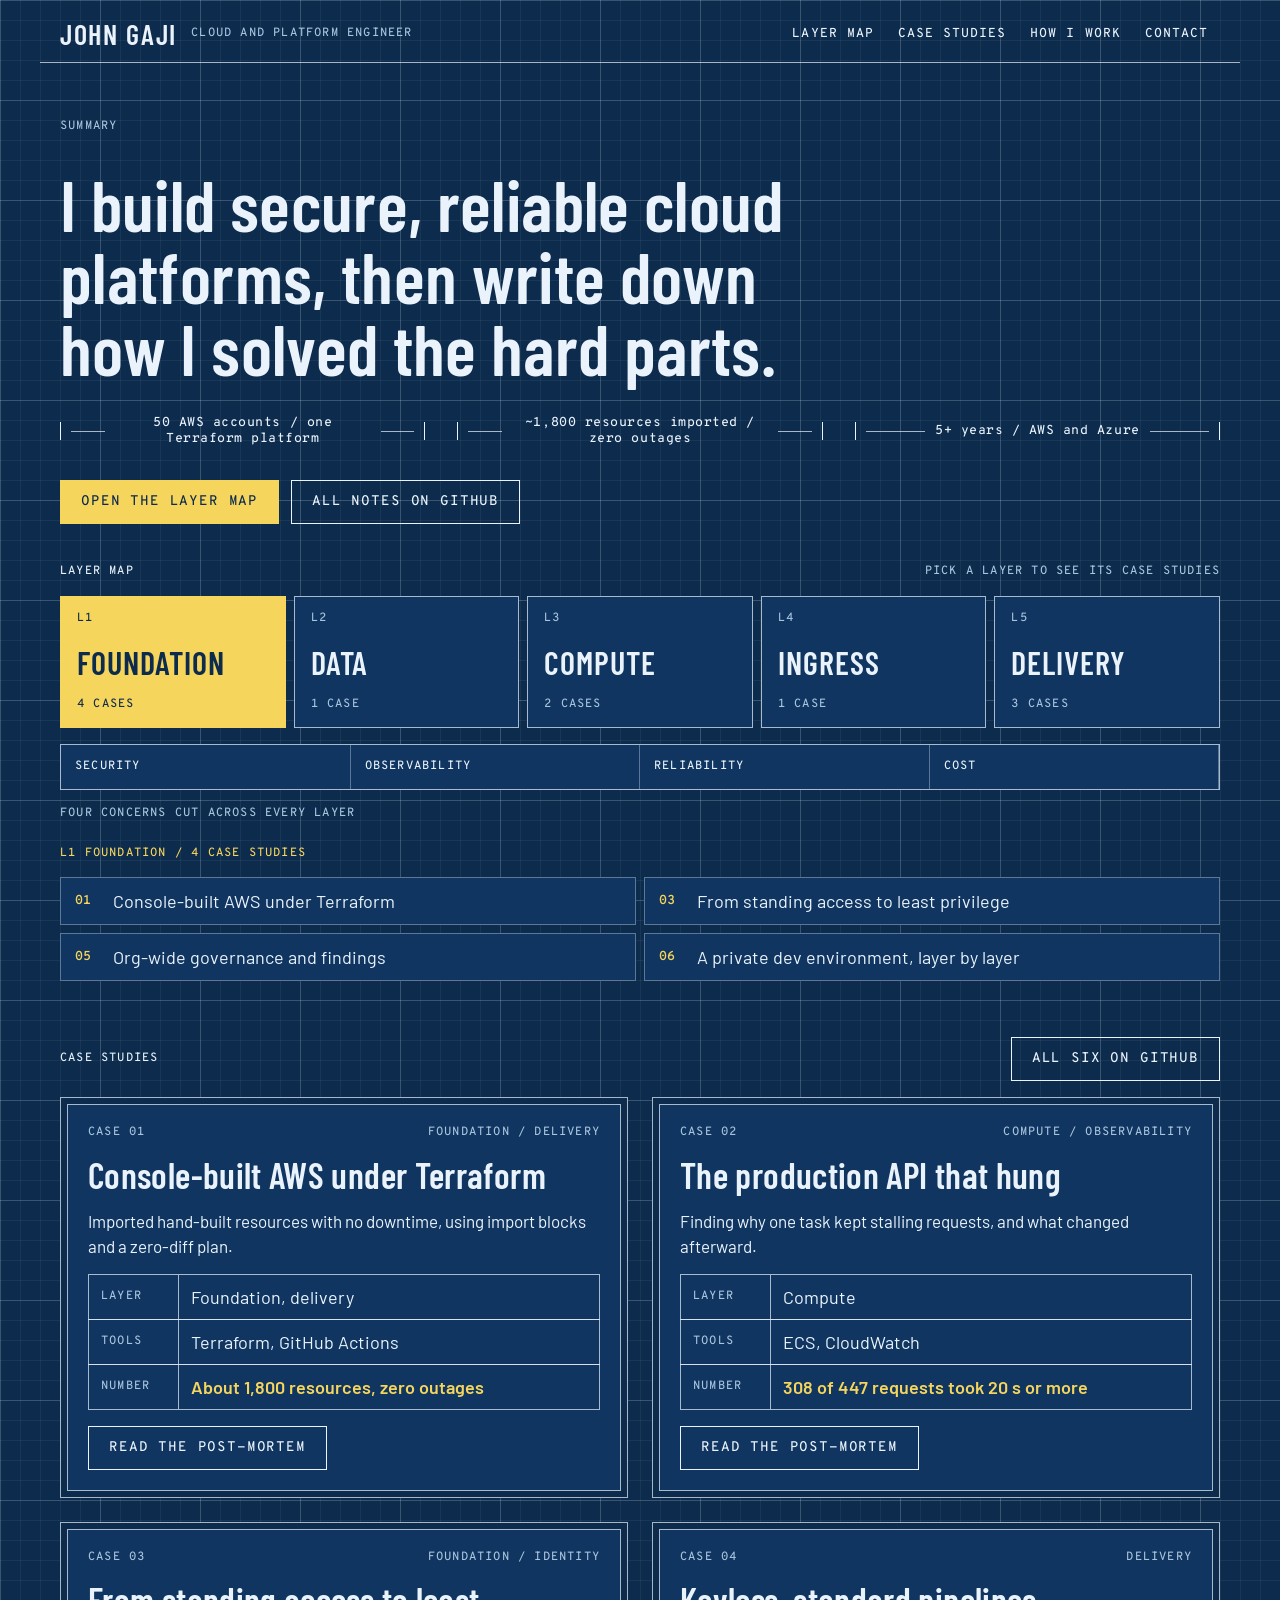
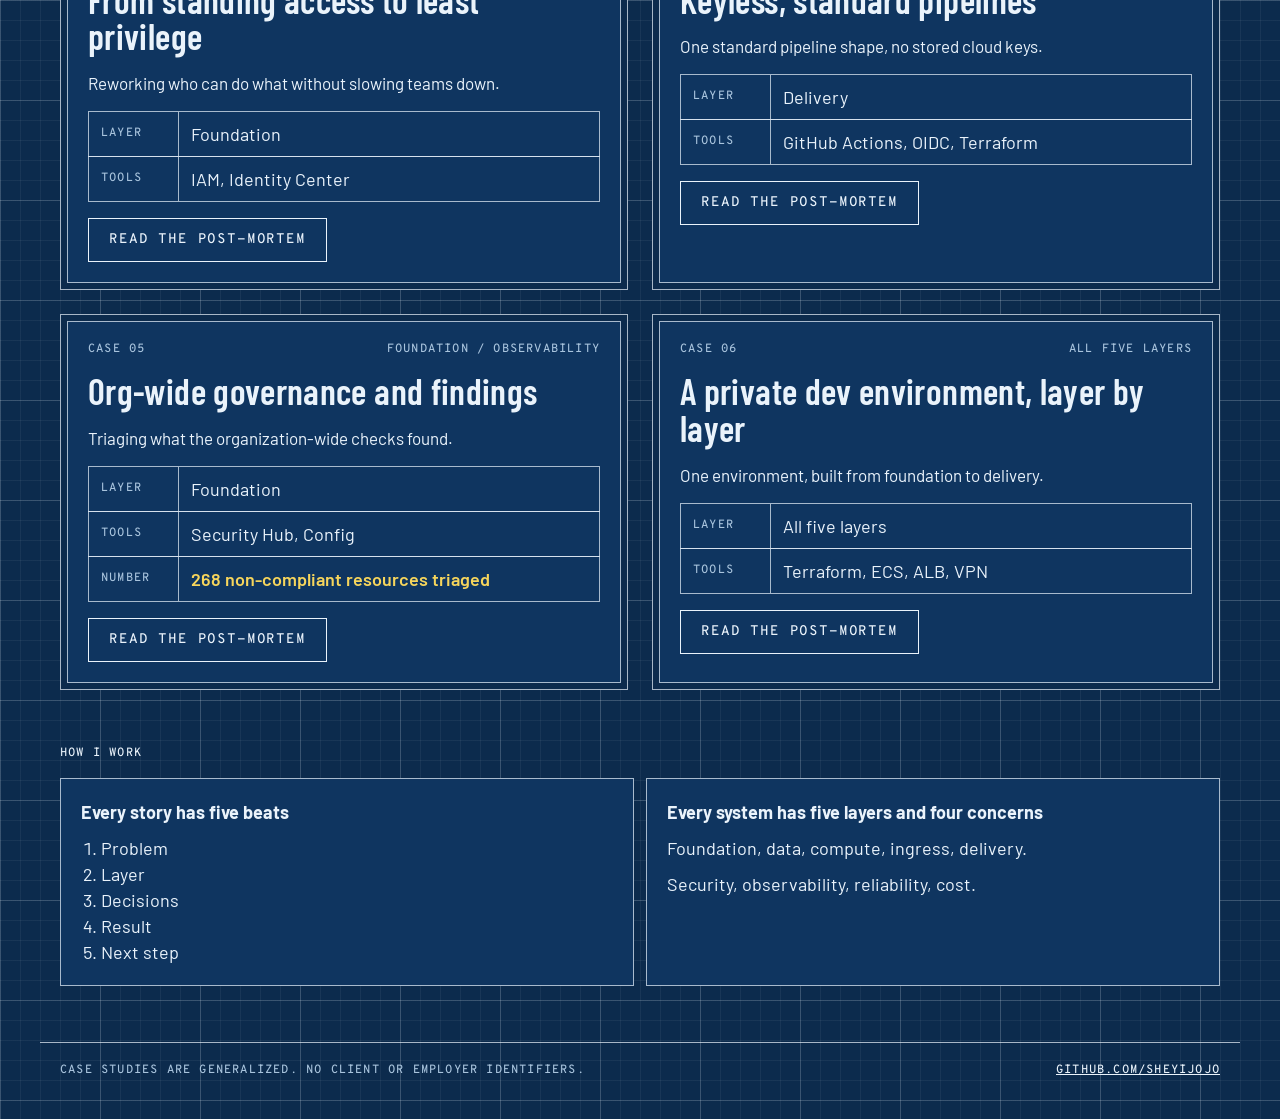
==== index.html @ 7e1fd94c "Add portfolio site Co-Authored-By: Claude Sonnet 5.5 <noreply@anthropic.com>" ====
<!doctype html>
<html lang="en">
<head>
<meta charset="utf-8">
<meta name="viewport" content="width=device-width,initial-scale=1">
<title>John Gaji</title>
<meta name="description" content="Cloud and platform engineer. Case studies and notes on secure, reliable platforms.">
<link rel="preconnect" href="https://fonts.googleapis.com">
<link href="https://fonts.googleapis.com/css2?family=Barlow+Condensed:wght@500;600;700&family=Barlow:wght@400;500;600&family=Overpass+Mono:wght@400;500;600&display=swap" rel="stylesheet">
<style>
:root{--bg:#0C2B4D;--panel:#0F3560;--ink:#EAF3FB;--mist:#A9C4DD;--chalk:#F6D55C;--line:rgba(234,243,251,.7);--soft:rgba(234,243,251,.35)}
*{box-sizing:border-box}
html{scroll-behavior:smooth}
body{margin:0;color:var(--ink);font-family:"Barlow",system-ui,sans-serif;font-size:18px;line-height:1.45;background-color:var(--bg);
background-image:linear-gradient(rgba(234,243,251,.16) 1px,transparent 1px),linear-gradient(90deg,rgba(234,243,251,.16) 1px,transparent 1px),linear-gradient(rgba(234,243,251,.06) 1px,transparent 1px),linear-gradient(90deg,rgba(234,243,251,.06) 1px,transparent 1px);
background-size:100px 100px,100px 100px,20px 20px,20px 20px}
a{color:var(--ink)}
a:focus-visible,button:focus-visible{outline:3px solid var(--chalk);outline-offset:2px}
h1,h2,h3,p{margin:0}
.wrap{max-width:1200px;margin:0 auto;padding:0 max(20px,env(safe-area-inset-left))}
.lab{font:500 12px/1.3 "Overpass Mono",ui-monospace,Menlo,monospace;letter-spacing:.1em;text-transform:uppercase;color:var(--mist)}
.nl{display:inline-flex;align-items:center;min-height:44px;padding:0 12px;font:500 13px/1 "Overpass Mono",ui-monospace,monospace;letter-spacing:.08em;text-transform:uppercase;text-decoration:none}
.nl:hover{color:var(--chalk)}
.btn{display:inline-flex;align-items:center;min-height:44px;padding:0 20px;border:1px solid var(--ink);background:transparent;color:var(--ink);font:500 14px/1 "Overpass Mono",ui-monospace,monospace;letter-spacing:.06em;text-decoration:none;text-transform:uppercase}
.btn:hover{background:var(--ink);color:var(--bg)}
.btn.pri{background:var(--chalk);border-color:var(--chalk);color:var(--bg)}
.btn.pri:hover{background:var(--ink);border-color:var(--ink)}
header.wrap{display:flex;flex-wrap:wrap;align-items:center;justify-content:space-between;gap:0 24px;padding-top:12px;padding-bottom:6px;border-bottom:1px solid var(--line)}
.brand{display:inline-flex;flex-wrap:wrap;align-items:center;gap:0 14px;min-height:44px;text-decoration:none}
.brand b{font:600 28px/1 "Barlow Condensed",sans-serif;letter-spacing:.06em;text-transform:uppercase}
nav{display:flex;flex-wrap:wrap}
h1{max-width:960px;font:600 clamp(42px,8vw,72px)/1 "Barlow Condensed",sans-serif;letter-spacing:.005em;text-wrap:balance}
.hero{display:flex;flex-direction:column;gap:32px;padding:56px 0 40px}
.dims{display:grid;grid-template-columns:repeat(auto-fit,minmax(min(340px,100%),1fr));gap:20px 32px}
.dim{display:flex;align-items:center;gap:10px}
.dim .tk{flex:none;width:1px;height:18px;background:var(--ink)}
.dim .ln{flex:1;min-width:16px;height:1px;background:var(--line)}
.dim .dl{flex:none;max-width:70%;text-align:center;font:500 13px/1.3 "Overpass Mono",ui-monospace,monospace;letter-spacing:.04em}
.row2{display:flex;flex-wrap:wrap;gap:12px}
section.blk{display:flex;flex-direction:column;gap:16px;padding-bottom:56px}
.head{display:flex;flex-wrap:wrap;align-items:center;justify-content:space-between;gap:4px 16px}
.layers{display:grid;grid-template-columns:repeat(auto-fit,minmax(min(190px,100%),1fr));gap:8px}
.col{display:flex;flex-direction:column;justify-content:space-between;gap:16px;min-height:132px;padding:14px 16px;border:1px solid var(--line);background:var(--panel);color:var(--ink);text-align:left;font:inherit;cursor:pointer}
.col .nm{font:600 32px/1 "Barlow Condensed",sans-serif;letter-spacing:.03em;text-transform:uppercase}
.col:hover{border-color:var(--chalk)}
.col[aria-pressed="true"]{background:var(--chalk);border-color:var(--chalk);color:var(--bg)}
.col[aria-pressed="true"] .lab{color:var(--bg)}
.concerns{display:grid;grid-template-columns:repeat(auto-fit,minmax(min(190px,100%),1fr));border:1px solid var(--line);background:var(--panel)}
.concerns span{display:flex;align-items:center;min-height:44px;padding:0 14px;border-right:1px solid var(--soft)}
.cases{display:grid;grid-template-columns:repeat(auto-fit,minmax(min(420px,100%),1fr));gap:8px}
.case{display:flex;align-items:center;gap:14px;min-height:48px;padding:6px 14px;text-decoration:none;border:1px solid var(--soft);background:var(--panel);font-size:18px}
.case:hover{border-color:var(--chalk)}
.case .n{font:600 13px/1 "Overpass Mono",ui-monospace,monospace;color:var(--chalk);width:24px;flex:none}
.stories{display:grid;grid-template-columns:repeat(auto-fit,minmax(min(460px,100%),1fr));gap:24px}
.frame{padding:6px;border:1px solid var(--line);background:var(--bg)}
.frame .in{display:flex;flex-direction:column;gap:16px;padding:20px;height:100%;border:1px solid var(--line);background:var(--panel)}
.frame h3{font:600 36px/1.02 "Barlow Condensed",sans-serif;letter-spacing:.01em}
.frame h3 a{text-decoration:none}
.frame h3 a:hover{color:var(--chalk)}
.frame .sum{font-size:17px}
.spec{display:flex;flex-direction:column}
.spec div{display:grid;grid-template-columns:90px 1fr;border:1px solid var(--line);margin-top:-1px}
.spec span{padding:9px 12px}
.spec span:first-child{border-right:1px solid var(--line);display:flex;align-items:center}
.spec .hi{color:var(--chalk);font-weight:600}
.steps{display:grid;grid-template-columns:repeat(auto-fit,minmax(min(320px,100%),1fr));gap:12px}
.pan{padding:20px;background:var(--panel);border:1px solid var(--line);display:flex;flex-direction:column;gap:10px}
.pan ol{margin:0;padding-left:20px}
footer.wrap{padding-top:20px;padding-bottom:40px;border-top:1px solid var(--line);display:flex;flex-wrap:wrap;justify-content:space-between;gap:12px}
@media (prefers-reduced-motion:no-preference){.col,.case,.btn,.nl{transition:background-color .15s,color .15s,border-color .15s}}
@media (prefers-reduced-motion:reduce){html{scroll-behavior:auto}}
</style>
</head>
<body>
<header class="wrap">
  <a class="brand" href="#top"><b>John Gaji</b><span class="lab">Cloud and platform engineer</span></a>
  <nav aria-label="Primary">
    <a class="nl" href="#map">Layer map</a>
    <a class="nl" href="#stories">Case studies</a>
    <a class="nl" href="#how">How I work</a>
    <a class="nl" href="#contact">Contact</a>
  </nav>
</header>

<main class="wrap" id="top">
  <section class="hero">
    <p class="lab">Summary</p>
    <h1>I build secure, reliable cloud platforms, then write down how I solved the hard parts.</h1>
    <div class="dims">
      <div class="dim"><span class="tk"></span><span class="ln"></span><span class="dl">50 AWS accounts / one Terraform platform</span><span class="ln"></span><span class="tk"></span></div>
      <div class="dim"><span class="tk"></span><span class="ln"></span><span class="dl">~1,800 resources imported / zero outages</span><span class="ln"></span><span class="tk"></span></div>
      <div class="dim"><span class="tk"></span><span class="ln"></span><span class="dl">5+ years / AWS and Azure</span><span class="ln"></span><span class="tk"></span></div>
    </div>
    <div class="row2">
      <a class="btn pri" href="#map">Open the layer map</a>
      <a class="btn" href="https://github.com/sheyijojo/engineering-notes" target="_blank" rel="noopener">All notes on GitHub</a>
    </div>
  </section>

  <section id="map" class="blk">
    <div class="head"><p class="lab" style="color:var(--ink)">Layer map</p><p class="lab">Pick a layer to see its case studies</p></div>
    <div class="layers" id="layers"></div>
    <div class="concerns"><span class="lab" style="color:var(--ink)">Security</span><span class="lab" style="color:var(--ink)">Observability</span><span class="lab" style="color:var(--ink)">Reliability</span><span class="lab" style="color:var(--ink)">Cost</span></div>
    <p class="lab">Four concerns cut across every layer</p>
    <p class="lab" id="sel" style="color:var(--chalk);margin-top:8px" aria-live="polite"></p>
    <div class="cases" id="cases"></div>
  </section>

  <section id="stories" class="blk">
    <div class="head"><p class="lab" style="color:var(--ink)">Case studies</p><a class="btn" href="https://github.com/sheyijojo/engineering-notes" target="_blank" rel="noopener">All six on GitHub</a></div>
    <div class="stories" id="storyGrid"></div>
  </section>

  <section id="how" class="blk">
    <p class="lab" style="color:var(--ink)">How I work</p>
    <div class="steps">
      <div class="pan"><b>Every story has five beats</b>
        <ol><li>Problem</li><li>Layer</li><li>Decisions</li><li>Result</li><li>Next step</li></ol></div>
      <div class="pan"><b>Every system has five layers and four concerns</b>
        <p>Foundation, data, compute, ingress, delivery.</p>
        <p>Security, observability, reliability, cost.</p></div>
    </div>
  </section>
</main>

<footer class="wrap" id="contact">
  <p class="lab">Case studies are generalized. No client or employer identifiers.</p>
  <p class="lab"><a href="https://github.com/sheyijojo" target="_blank" rel="noopener">github.com/sheyijojo</a></p>
</footer>

<script>
var BASE='https://github.com/sheyijojo/engineering-notes/tree/main/';
var cases=[
{n:'01',slug:'terraform-import-live-aws-estate',tag:'Foundation / Delivery',title:'Console-built AWS under Terraform',sum:'Imported hand-built resources with no downtime, using import blocks and a zero-diff plan.',layer:'Foundation, delivery',tools:'Terraform, GitHub Actions',num:'About 1,800 resources, zero outages'},
{n:'02',slug:'production-api-that-hung',tag:'Compute / Observability',title:'The production API that hung',sum:'Finding why one task kept stalling requests, and what changed afterward.',layer:'Compute',tools:'ECS, CloudWatch',num:'308 of 447 requests took 20 s or more'},
{n:'03',slug:'least-privilege-without-slowing-teams',tag:'Foundation / Identity',title:'From standing access to least privilege',sum:'Reworking who can do what without slowing teams down.',layer:'Foundation',tools:'IAM, Identity Center',num:''},
{n:'04',slug:'keyless-pipelines-github-actions-oidc',tag:'Delivery',title:'Keyless, standard pipelines',sum:'One standard pipeline shape, no stored cloud keys.',layer:'Delivery',tools:'GitHub Actions, OIDC, Terraform',num:''},
{n:'05',slug:'governing-268-noncompliant-resources',tag:'Foundation / Observability',title:'Org-wide governance and findings',sum:'Triaging what the organization-wide checks found.',layer:'Foundation',tools:'Security Hub, Config',num:'268 non-compliant resources triaged'},
{n:'06',slug:'private-developer-environment',tag:'All five layers',title:'A private dev environment, layer by layer',sum:'One environment, built from foundation to delivery.',layer:'All five layers',tools:'Terraform, ECS, ALB, VPN',num:''}
];
var layers=[
{k:'Foundation',ix:'L1',c:['01','03','05','06']},
{k:'Data',ix:'L2',c:['06']},
{k:'Compute',ix:'L3',c:['02','06']},
{k:'Ingress',ix:'L4',c:['06']},
{k:'Delivery',ix:'L5',c:['01','04','06']}
];
function el(t,c,h){var e=document.createElement(t);if(c)e.className=c;if(h!==undefined)e.textContent=h;return e}
var lw=document.getElementById('layers'),cw=document.getElementById('cases'),sel=document.getElementById('sel');
function pick(i){
  var L=layers[i];
  Array.prototype.forEach.call(lw.children,function(b,j){b.setAttribute('aria-pressed',j===i?'true':'false')});
  sel.textContent=L.ix+' '+L.k+' / '+L.c.length+(L.c.length===1?' case study':' case studies');
  cw.textContent='';
  L.c.forEach(function(n){
    var c=cases.filter(function(x){return x.n===n})[0];
    var a=el('a','case');a.href=BASE+c.slug;a.target='_blank';a.rel='noopener';
    a.appendChild(el('span','n',c.n));a.appendChild(el('span','',c.title));cw.appendChild(a);
  });
}
layers.forEach(function(L,i){
  var b=el('button','col');b.type='button';b.setAttribute('aria-pressed','false');
  b.appendChild(el('span','lab',L.ix));b.appendChild(el('span','nm',L.k));
  b.appendChild(el('span','lab',L.c.length+(L.c.length===1?' case':' cases')));
  b.onclick=function(){pick(i)};lw.appendChild(b);
});
pick(0);
var sg=document.getElementById('storyGrid');
cases.forEach(function(c){
  var f=el('article','frame'),i=el('div','in');
  var top=el('div','head');top.appendChild(el('span','lab','Case '+c.n));top.appendChild(el('span','lab',c.tag));
  i.appendChild(top);
  var h=el('h3');var a=el('a','',c.title);a.href=BASE+c.slug;a.target='_blank';a.rel='noopener';h.appendChild(a);i.appendChild(h);
  i.appendChild(el('p','sum',c.sum));
  var sp=el('div','spec');
  [['Layer',c.layer],['Tools',c.tools]].concat(c.num?[['Number',c.num,1]]:[]).forEach(function(r){
    var d=el('div');d.appendChild(el('span','lab',r[0]));d.appendChild(el('span',r[2]?'hi':'',r[1]));sp.appendChild(d);
  });
  i.appendChild(sp);
  var b=el('a','btn','Read the post-mortem');b.href=BASE+c.slug;b.target='_blank';b.rel='noopener';b.style.alignSelf='flex-start';i.appendChild(b);
  f.appendChild(i);sg.appendChild(f);
});
</script>
</body>
</html>
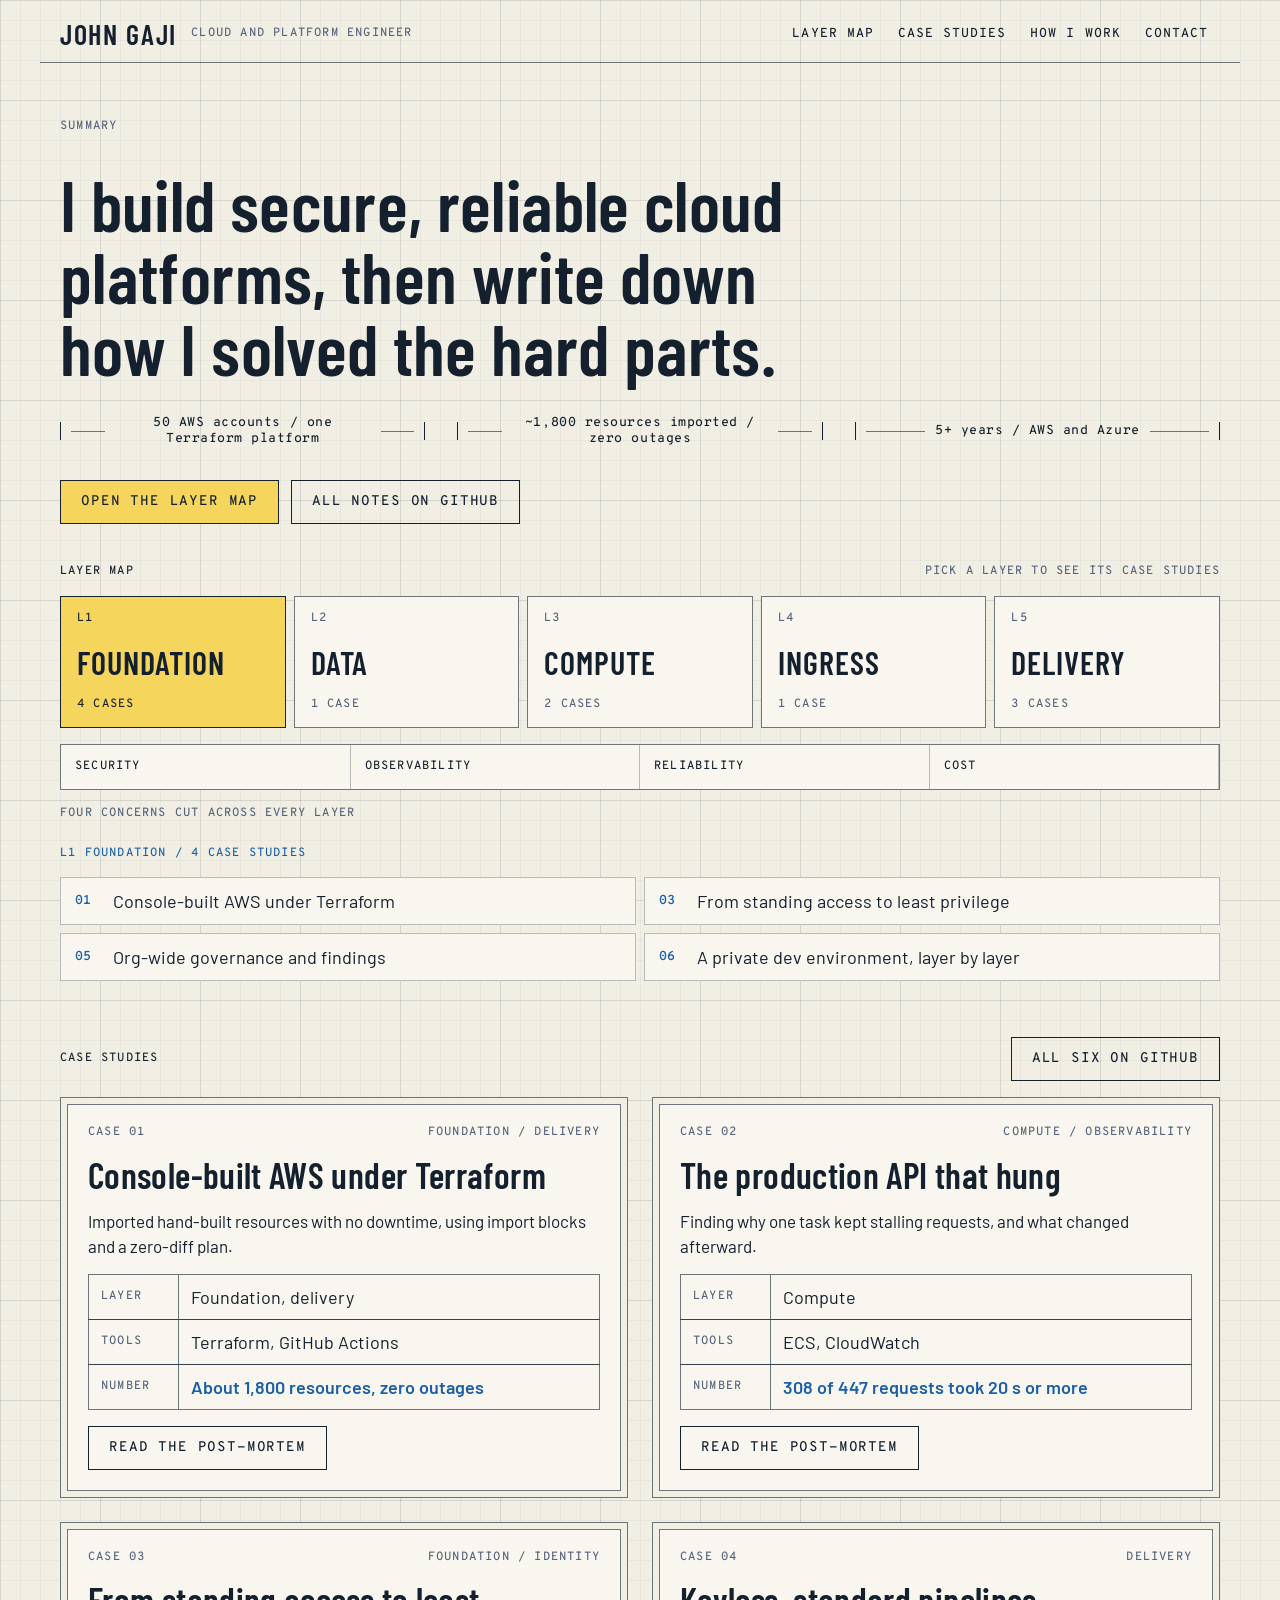
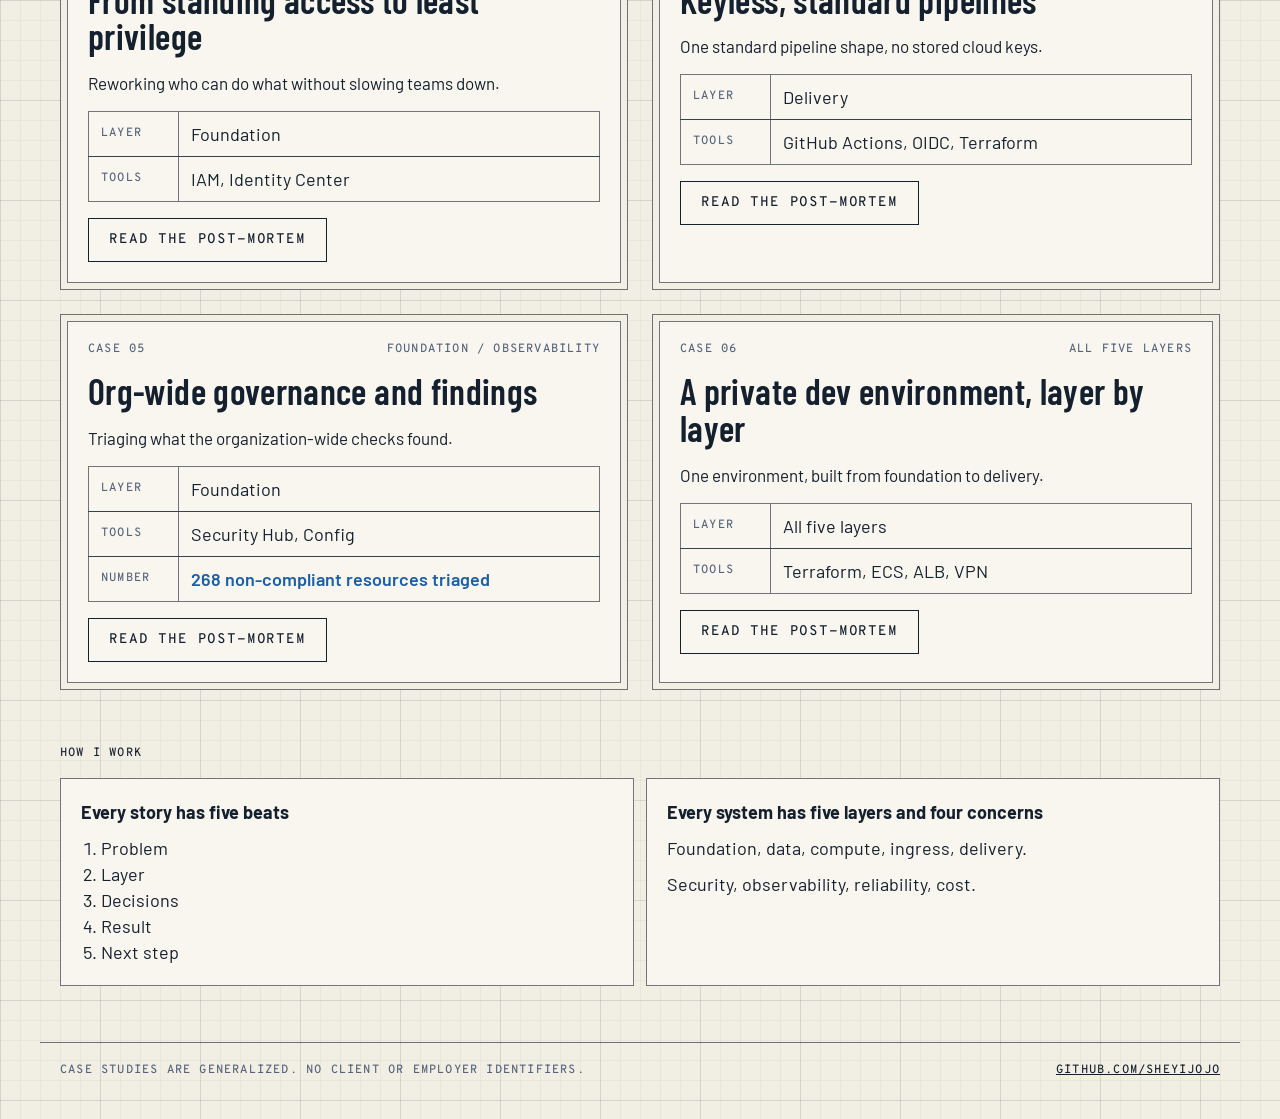
==== commit 4f67feff: "Change site color to Vellum (#F1EEE4) Co-Authored-By: Claude Sonnet 5.5 <noreply@anthropic.com>" ====
--- a/index.html
+++ b/index.html
@@ -8,23 +8,23 @@
 <link rel="preconnect" href="https://fonts.googleapis.com">
 <link href="https://fonts.googleapis.com/css2?family=Barlow+Condensed:wght@500;600;700&family=Barlow:wght@400;500;600&family=Overpass+Mono:wght@400;500;600&display=swap" rel="stylesheet">
 <style>
-:root{--bg:#0C2B4D;--panel:#0F3560;--ink:#EAF3FB;--mist:#A9C4DD;--chalk:#F6D55C;--line:rgba(234,243,251,.7);--soft:rgba(234,243,251,.35)}
+:root{--bg:#F1EEE4;--panel:#F8F6EF;--ink:#14202E;--mist:#55627A;--chalk:#F6D55C;--acc:#1B5FA8;--line:rgba(20,32,46,.6);--soft:rgba(20,32,46,.28)}
 *{box-sizing:border-box}
 html{scroll-behavior:smooth}
 body{margin:0;color:var(--ink);font-family:"Barlow",system-ui,sans-serif;font-size:18px;line-height:1.45;background-color:var(--bg);
-background-image:linear-gradient(rgba(234,243,251,.16) 1px,transparent 1px),linear-gradient(90deg,rgba(234,243,251,.16) 1px,transparent 1px),linear-gradient(rgba(234,243,251,.06) 1px,transparent 1px),linear-gradient(90deg,rgba(234,243,251,.06) 1px,transparent 1px);
+background-image:linear-gradient(rgba(20,32,46,.09) 1px,transparent 1px),linear-gradient(90deg,rgba(20,32,46,.09) 1px,transparent 1px),linear-gradient(rgba(20,32,46,.04) 1px,transparent 1px),linear-gradient(90deg,rgba(20,32,46,.04) 1px,transparent 1px);
 background-size:100px 100px,100px 100px,20px 20px,20px 20px}
 a{color:var(--ink)}
-a:focus-visible,button:focus-visible{outline:3px solid var(--chalk);outline-offset:2px}
+a:focus-visible,button:focus-visible{outline:3px solid var(--acc);outline-offset:2px}
 h1,h2,h3,p{margin:0}
 .wrap{max-width:1200px;margin:0 auto;padding:0 max(20px,env(safe-area-inset-left))}
 .lab{font:500 12px/1.3 "Overpass Mono",ui-monospace,Menlo,monospace;letter-spacing:.1em;text-transform:uppercase;color:var(--mist)}
 .nl{display:inline-flex;align-items:center;min-height:44px;padding:0 12px;font:500 13px/1 "Overpass Mono",ui-monospace,monospace;letter-spacing:.08em;text-transform:uppercase;text-decoration:none}
-.nl:hover{color:var(--chalk)}
+.nl:hover{color:var(--acc)}
 .btn{display:inline-flex;align-items:center;min-height:44px;padding:0 20px;border:1px solid var(--ink);background:transparent;color:var(--ink);font:500 14px/1 "Overpass Mono",ui-monospace,monospace;letter-spacing:.06em;text-decoration:none;text-transform:uppercase}
 .btn:hover{background:var(--ink);color:var(--bg)}
-.btn.pri{background:var(--chalk);border-color:var(--chalk);color:var(--bg)}
-.btn.pri:hover{background:var(--ink);border-color:var(--ink)}
+.btn.pri{background:var(--chalk);border-color:var(--ink);color:var(--ink)}
+.btn.pri:hover{background:var(--ink);border-color:var(--ink);color:var(--bg)}
 header.wrap{display:flex;flex-wrap:wrap;align-items:center;justify-content:space-between;gap:0 24px;padding-top:12px;padding-bottom:6px;border-bottom:1px solid var(--line)}
 .brand{display:inline-flex;flex-wrap:wrap;align-items:center;gap:0 14px;min-height:44px;text-decoration:none}
 .brand b{font:600 28px/1 "Barlow Condensed",sans-serif;letter-spacing:.06em;text-transform:uppercase}
@@ -42,27 +42,27 @@
 .layers{display:grid;grid-template-columns:repeat(auto-fit,minmax(min(190px,100%),1fr));gap:8px}
 .col{display:flex;flex-direction:column;justify-content:space-between;gap:16px;min-height:132px;padding:14px 16px;border:1px solid var(--line);background:var(--panel);color:var(--ink);text-align:left;font:inherit;cursor:pointer}
 .col .nm{font:600 32px/1 "Barlow Condensed",sans-serif;letter-spacing:.03em;text-transform:uppercase}
-.col:hover{border-color:var(--chalk)}
-.col[aria-pressed="true"]{background:var(--chalk);border-color:var(--chalk);color:var(--bg)}
-.col[aria-pressed="true"] .lab{color:var(--bg)}
+.col:hover{border-color:var(--acc)}
+.col[aria-pressed="true"]{background:var(--chalk);border-color:var(--ink);color:var(--ink)}
+.col[aria-pressed="true"] .lab{color:var(--ink)}
 .concerns{display:grid;grid-template-columns:repeat(auto-fit,minmax(min(190px,100%),1fr));border:1px solid var(--line);background:var(--panel)}
 .concerns span{display:flex;align-items:center;min-height:44px;padding:0 14px;border-right:1px solid var(--soft)}
 .cases{display:grid;grid-template-columns:repeat(auto-fit,minmax(min(420px,100%),1fr));gap:8px}
 .case{display:flex;align-items:center;gap:14px;min-height:48px;padding:6px 14px;text-decoration:none;border:1px solid var(--soft);background:var(--panel);font-size:18px}
-.case:hover{border-color:var(--chalk)}
-.case .n{font:600 13px/1 "Overpass Mono",ui-monospace,monospace;color:var(--chalk);width:24px;flex:none}
+.case:hover{border-color:var(--acc)}
+.case .n{font:600 13px/1 "Overpass Mono",ui-monospace,monospace;color:var(--acc);width:24px;flex:none}
 .stories{display:grid;grid-template-columns:repeat(auto-fit,minmax(min(460px,100%),1fr));gap:24px}
 .frame{padding:6px;border:1px solid var(--line);background:var(--bg)}
 .frame .in{display:flex;flex-direction:column;gap:16px;padding:20px;height:100%;border:1px solid var(--line);background:var(--panel)}
 .frame h3{font:600 36px/1.02 "Barlow Condensed",sans-serif;letter-spacing:.01em}
 .frame h3 a{text-decoration:none}
-.frame h3 a:hover{color:var(--chalk)}
+.frame h3 a:hover{color:var(--acc)}
 .frame .sum{font-size:17px}
 .spec{display:flex;flex-direction:column}
 .spec div{display:grid;grid-template-columns:90px 1fr;border:1px solid var(--line);margin-top:-1px}
 .spec span{padding:9px 12px}
 .spec span:first-child{border-right:1px solid var(--line);display:flex;align-items:center}
-.spec .hi{color:var(--chalk);font-weight:600}
+.spec .hi{color:var(--acc);font-weight:600}
 .steps{display:grid;grid-template-columns:repeat(auto-fit,minmax(min(320px,100%),1fr));gap:12px}
 .pan{padding:20px;background:var(--panel);border:1px solid var(--line);display:flex;flex-direction:column;gap:10px}
 .pan ol{margin:0;padding-left:20px}
@@ -102,7 +102,7 @@
     <div class="layers" id="layers"></div>
     <div class="concerns"><span class="lab" style="color:var(--ink)">Security</span><span class="lab" style="color:var(--ink)">Observability</span><span class="lab" style="color:var(--ink)">Reliability</span><span class="lab" style="color:var(--ink)">Cost</span></div>
     <p class="lab">Four concerns cut across every layer</p>
-    <p class="lab" id="sel" style="color:var(--chalk);margin-top:8px" aria-live="polite"></p>
+    <p class="lab" id="sel" style="color:var(--acc);margin-top:8px" aria-live="polite"></p>
     <div class="cases" id="cases"></div>
   </section>
 
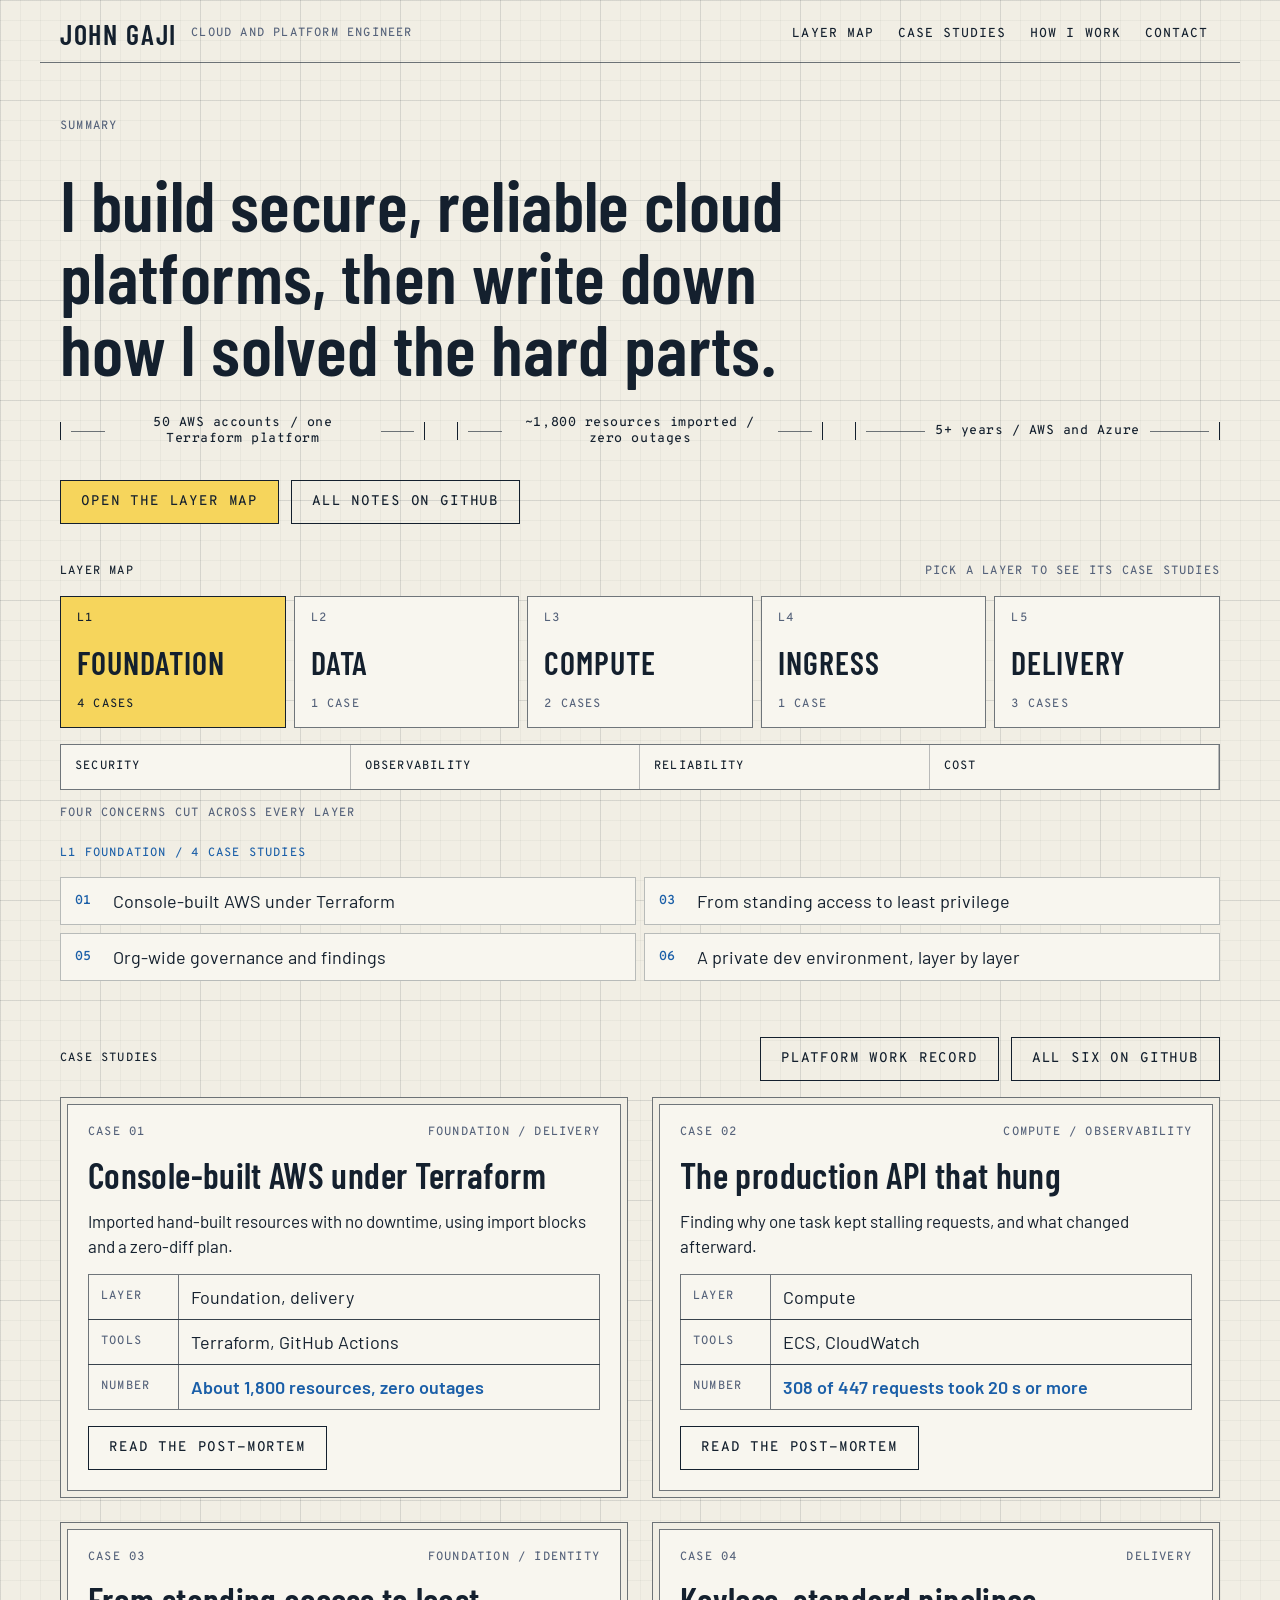
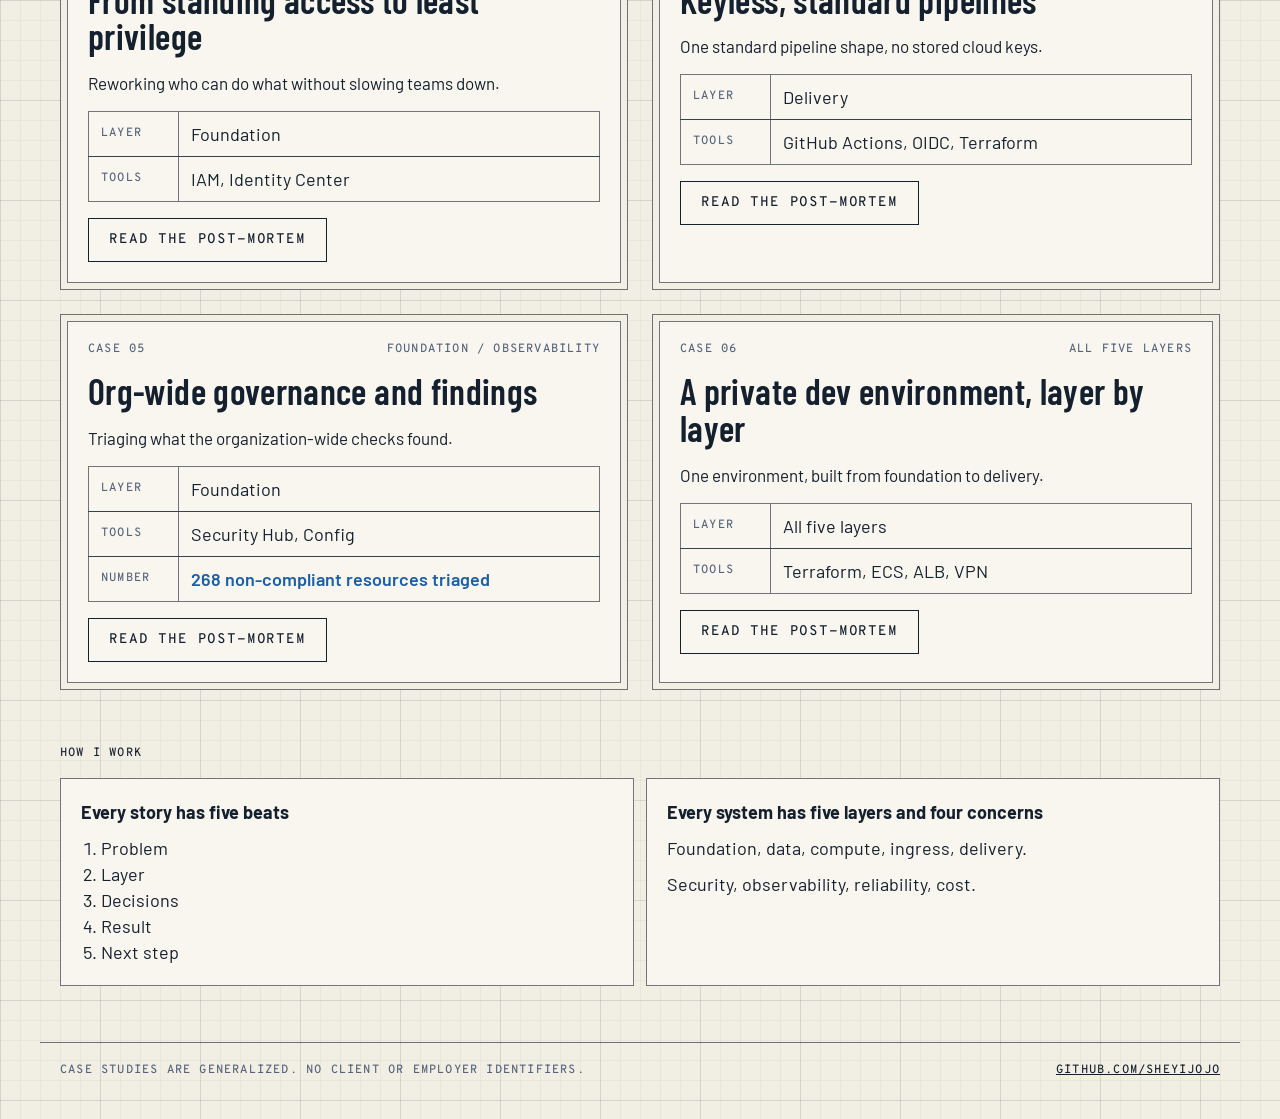
==== commit 99c6e6a5: "Add Platform Work Record page Co-Authored-By: Claude Sonnet 5.5 <noreply@anthropic.com>" ====
--- a/index.html
+++ b/index.html
@@ -107,7 +107,7 @@
   </section>
 
   <section id="stories" class="blk">
-    <div class="head"><p class="lab" style="color:var(--ink)">Case studies</p><a class="btn" href="https://github.com/sheyijojo/engineering-notes" target="_blank" rel="noopener">All six on GitHub</a></div>
+    <div class="head"><p class="lab" style="color:var(--ink)">Case studies</p><div class="row2"><a class="btn" href="platform-record.html">Platform work record</a><a class="btn" href="https://github.com/sheyijojo/engineering-notes" target="_blank" rel="noopener">All six on GitHub</a></div></div>
     <div class="stories" id="storyGrid"></div>
   </section>
 
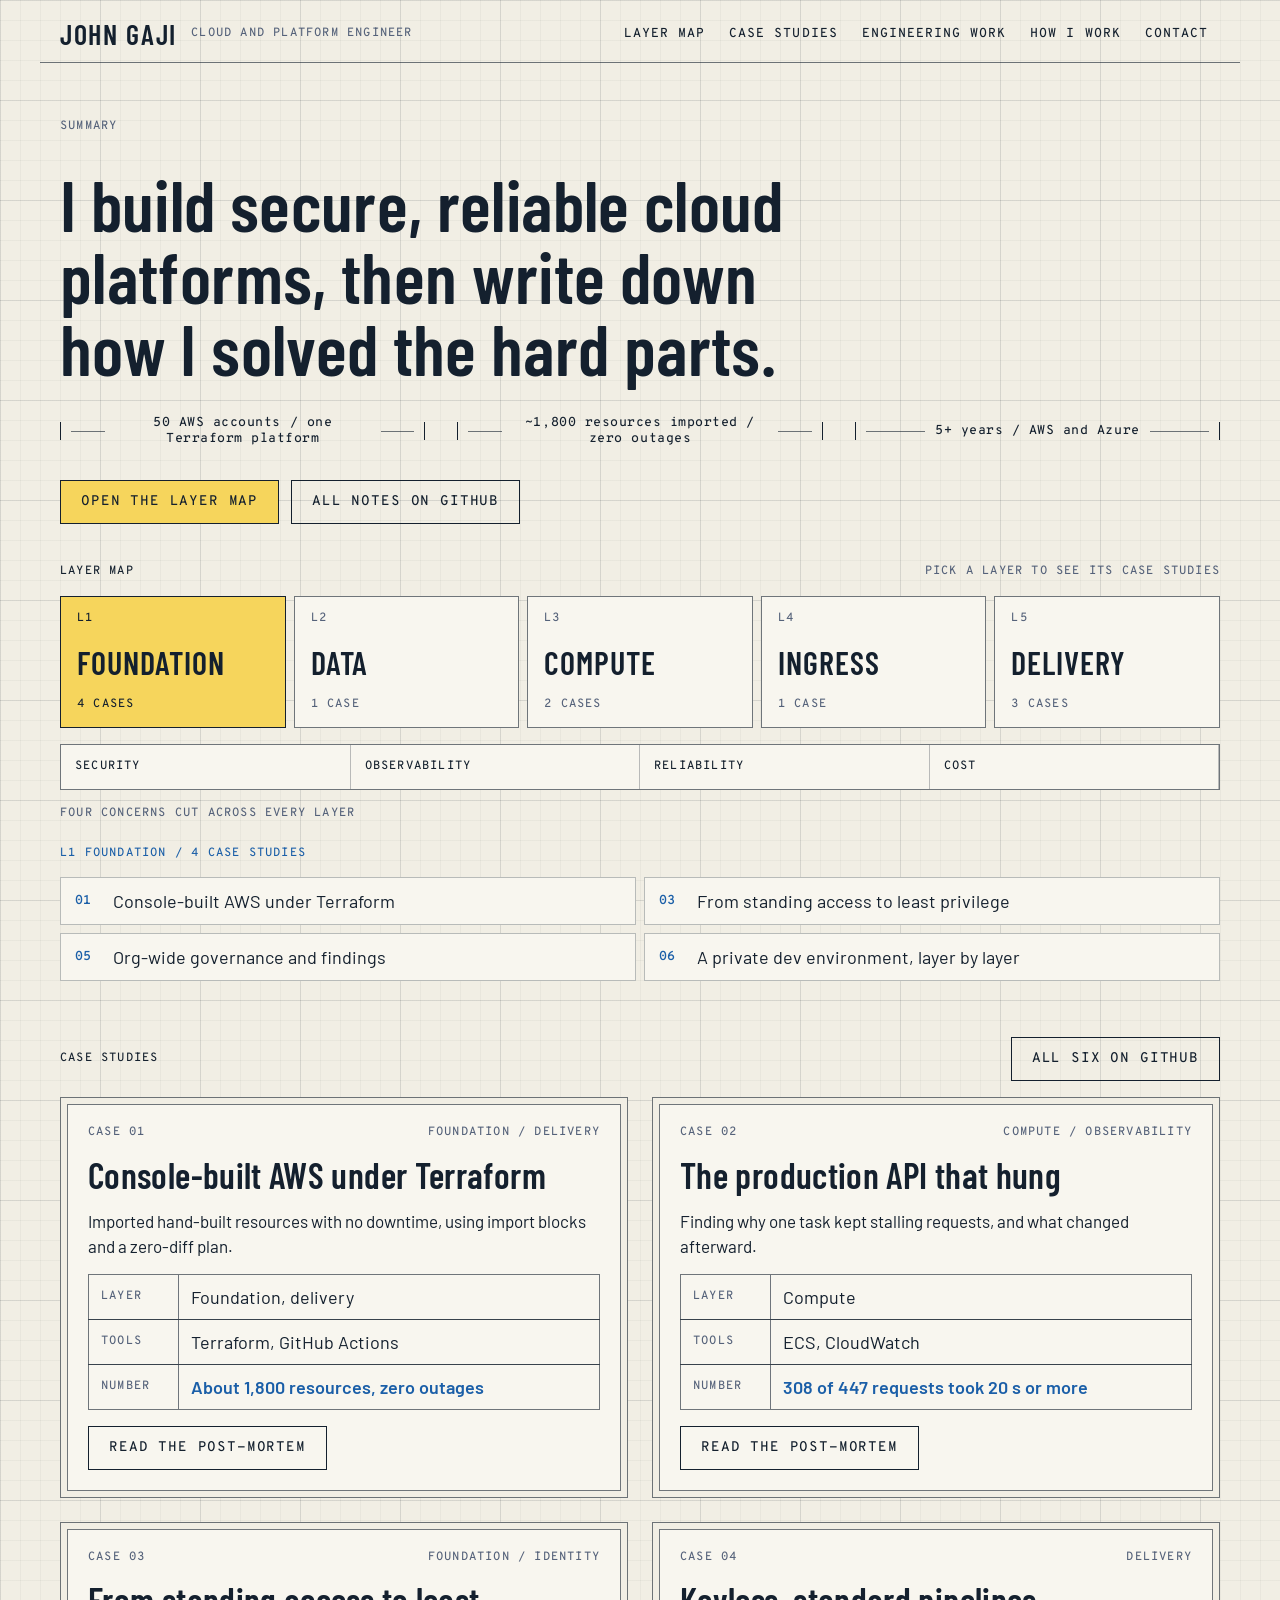
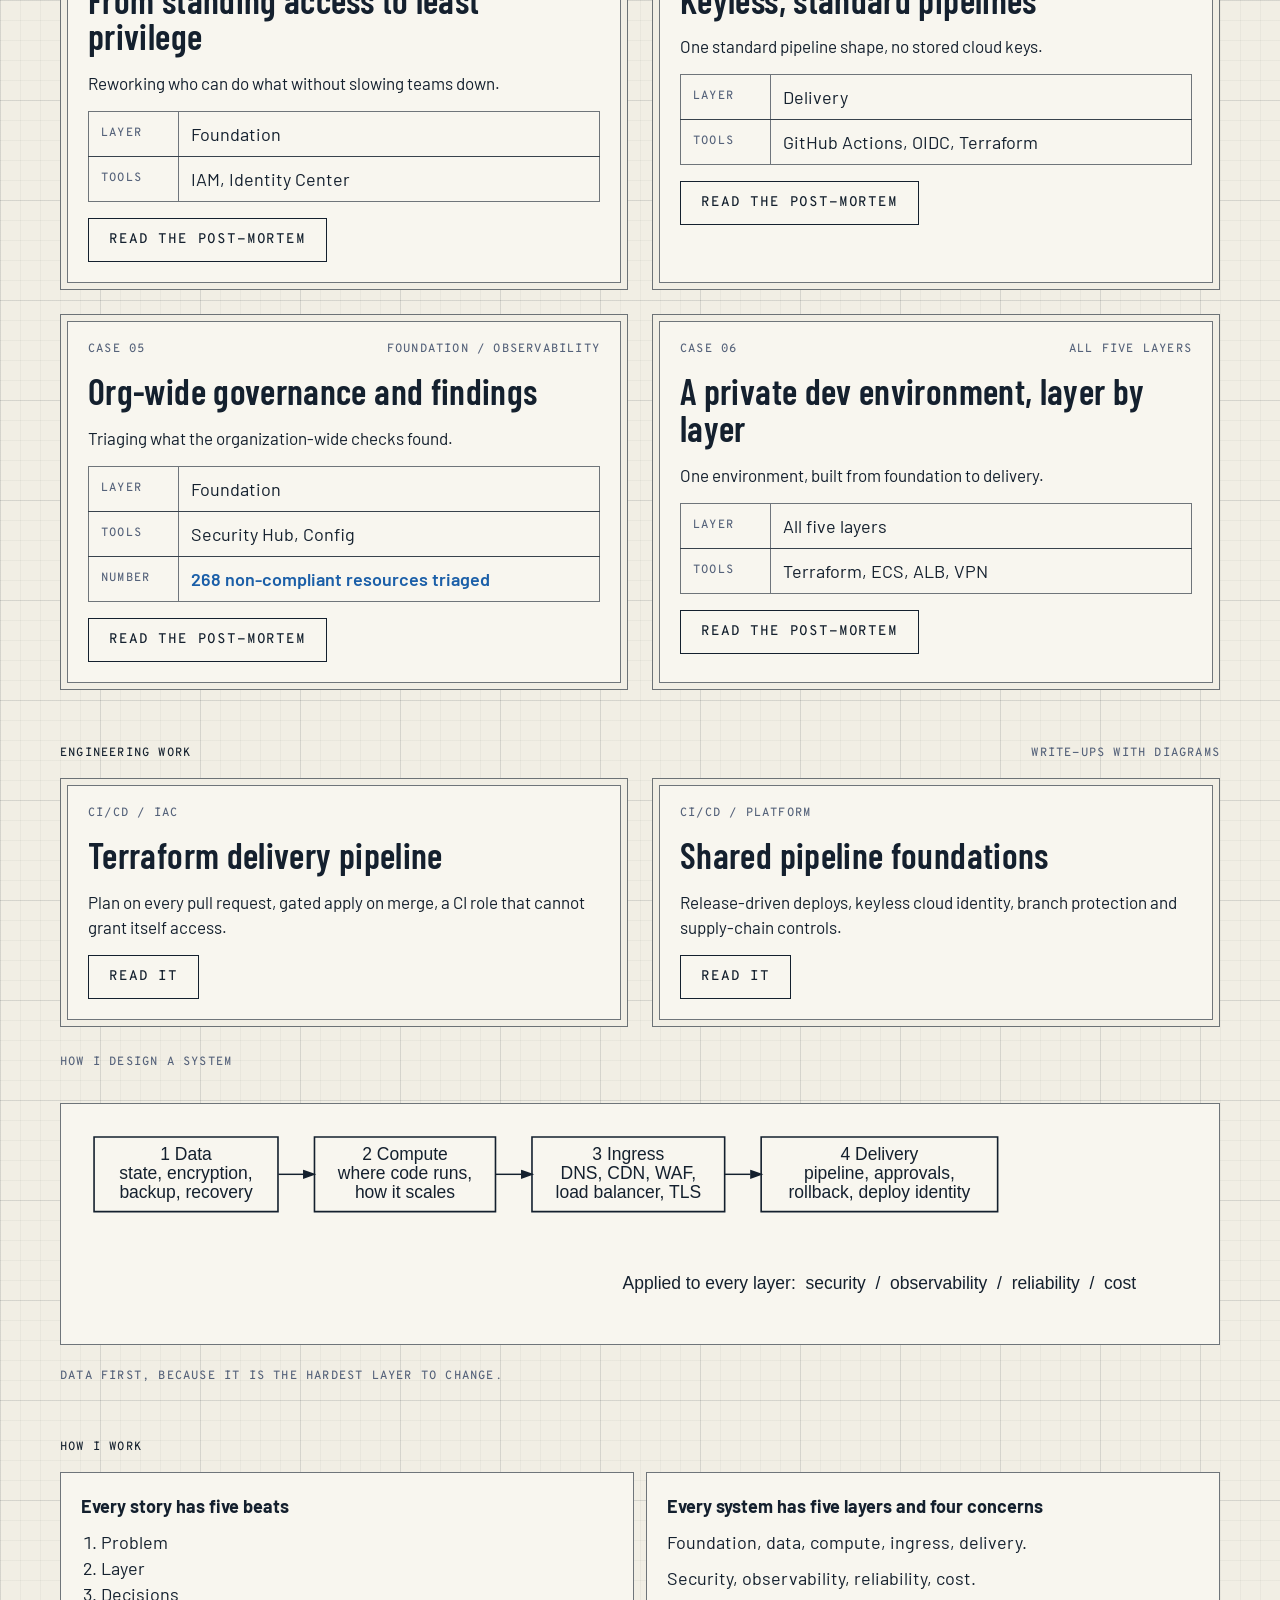
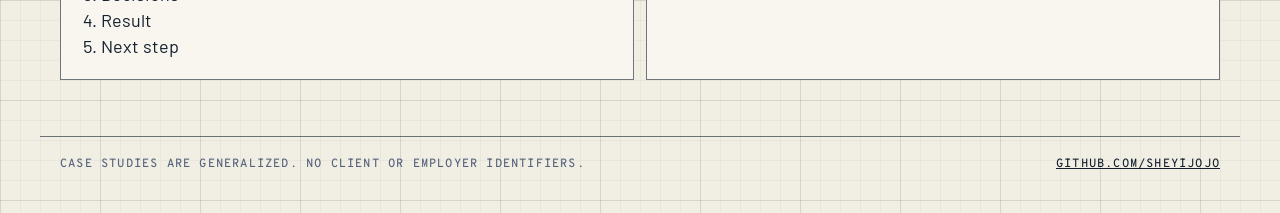
==== commit 20818104: "Add engineering work write-ups and diagrams Co-Authored-By: Claude Sonnet 5.5 <noreply@anthropic.com" ====
--- a/index.html
+++ b/index.html
@@ -69,6 +69,21 @@
 footer.wrap{padding-top:20px;padding-bottom:40px;border-top:1px solid var(--line);display:flex;flex-wrap:wrap;justify-content:space-between;gap:12px}
 @media (prefers-reduced-motion:no-preference){.col,.case,.btn,.nl{transition:background-color .15s,color .15s,border-color .15s}}
 @media (prefers-reduced-motion:reduce){html{scroll-behavior:auto}}
+
+.doc{max-width:860px;margin:0 auto;padding:40px 0 64px}
+.doc h1{font-size:clamp(38px,7vw,60px);margin:8px 0 16px}
+.doc h2{font:600 34px/1.05 "Barlow Condensed",sans-serif;margin:44px 0 12px;letter-spacing:.01em}
+.doc p,.doc li{max-width:68ch}.doc ul,.doc ol{padding-left:22px}
+.doc code{font-family:"Overpass Mono",ui-monospace,monospace;font-size:.82em;background:var(--panel);border:1px solid var(--soft);padding:1px 5px}
+.fig{margin:16px 0 8px;padding:12px;border:1px solid var(--line);background:var(--panel);overflow-x:auto}
+.fig img{display:block;height:auto;min-width:640px;max-width:100%}
+.cap{margin:0 0 20px}
+.tbl{overflow-x:auto;margin:12px 0 20px;border:1px solid var(--line);background:var(--panel)}
+.tbl table{border-collapse:collapse;width:100%;min-width:520px;font-size:16px}
+.tbl th,.tbl td{text-align:left;vertical-align:top;padding:8px 12px;border-bottom:1px solid var(--soft)}
+.tbl th{font:500 12px/1.3 "Overpass Mono",monospace;letter-spacing:.08em;text-transform:uppercase;color:var(--mist)}
+.note{border-left:4px solid var(--chalk);background:var(--panel);padding:10px 14px;margin:14px 0}
+.work{display:grid;grid-template-columns:repeat(auto-fit,minmax(min(420px,100%),1fr));gap:24px}
 </style>
 </head>
 <body>
@@ -77,6 +92,7 @@
   <nav aria-label="Primary">
     <a class="nl" href="#map">Layer map</a>
     <a class="nl" href="#stories">Case studies</a>
+    <a class="nl" href="#work">Engineering work</a>
     <a class="nl" href="#how">How I work</a>
     <a class="nl" href="#contact">Contact</a>
   </nav>
@@ -107,8 +123,19 @@
   </section>
 
   <section id="stories" class="blk">
-    <div class="head"><p class="lab" style="color:var(--ink)">Case studies</p><div class="row2"><a class="btn" href="platform-record.html">Platform work record</a><a class="btn" href="https://github.com/sheyijojo/engineering-notes" target="_blank" rel="noopener">All six on GitHub</a></div></div>
+    <div class="head"><p class="lab" style="color:var(--ink)">Case studies</p><a class="btn" href="https://github.com/sheyijojo/engineering-notes" target="_blank" rel="noopener">All six on GitHub</a></div>
     <div class="stories" id="storyGrid"></div>
+  </section>
+
+  <section id="work" class="blk">
+    <div class="head"><p class="lab" style="color:var(--ink)">Engineering work</p><p class="lab">Write-ups with diagrams</p></div>
+    <div class="work">
+      <article class="frame"><div class="in"><span class="lab">CI/CD / IaC</span><h3><a href="work/terraform-pipeline.html">Terraform delivery pipeline</a></h3><p class="sum">Plan on every pull request, gated apply on merge, a CI role that cannot grant itself access.</p><a class="btn" style="align-self:flex-start" href="work/terraform-pipeline.html">Read it</a></div></article>
+      <article class="frame"><div class="in"><span class="lab">CI/CD / Platform</span><h3><a href="work/pipeline-foundations.html">Shared pipeline foundations</a></h3><p class="sum">Release-driven deploys, keyless cloud identity, branch protection and supply-chain controls.</p><a class="btn" style="align-self:flex-start" href="work/pipeline-foundations.html">Read it</a></div></article>
+    </div>
+    <p class="lab" style="margin-top:12px">How I design a system</p>
+    <div class="fig"><img src="img/layers.svg" alt="Four layers: data, compute, ingress, delivery, on a foundation of accounts, network and identity" style="min-width:560px"></div>
+    <p class="lab">Data first, because it is the hardest layer to change.</p>
   </section>
 
   <section id="how" class="blk">
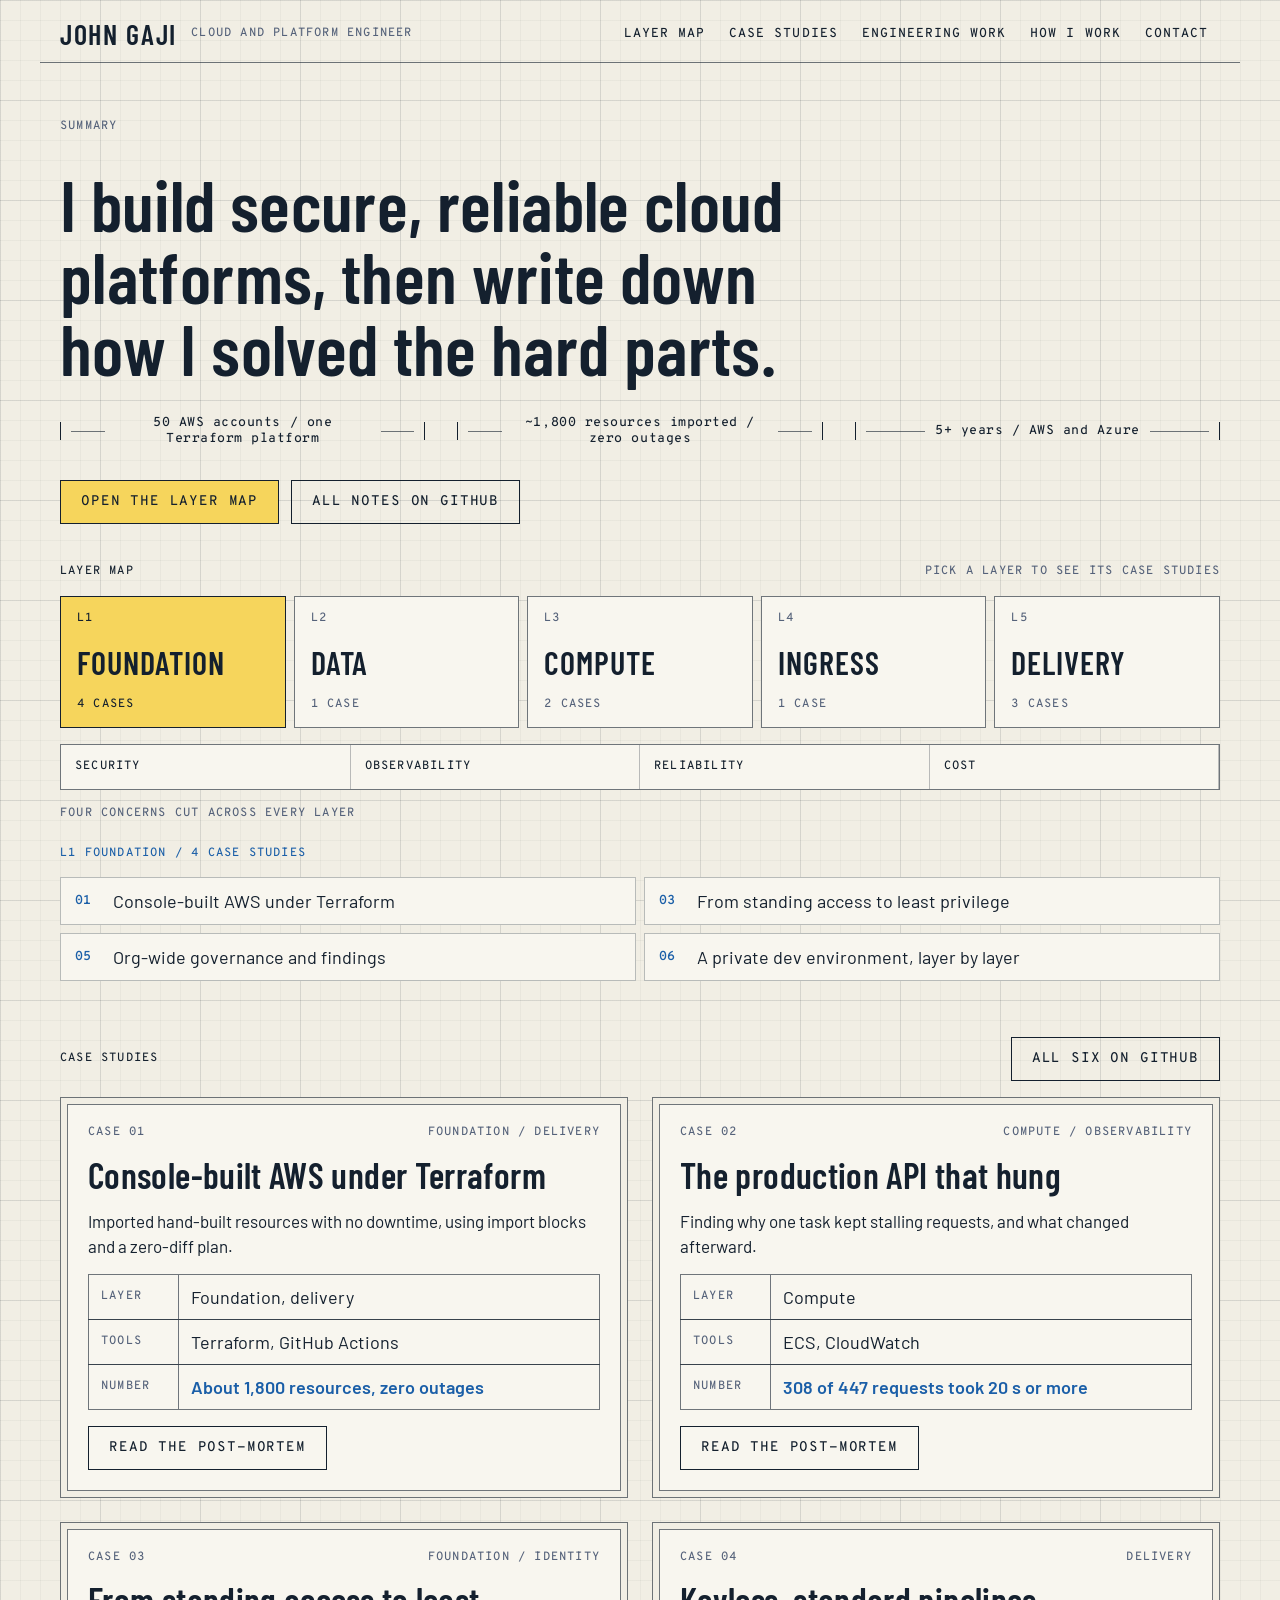
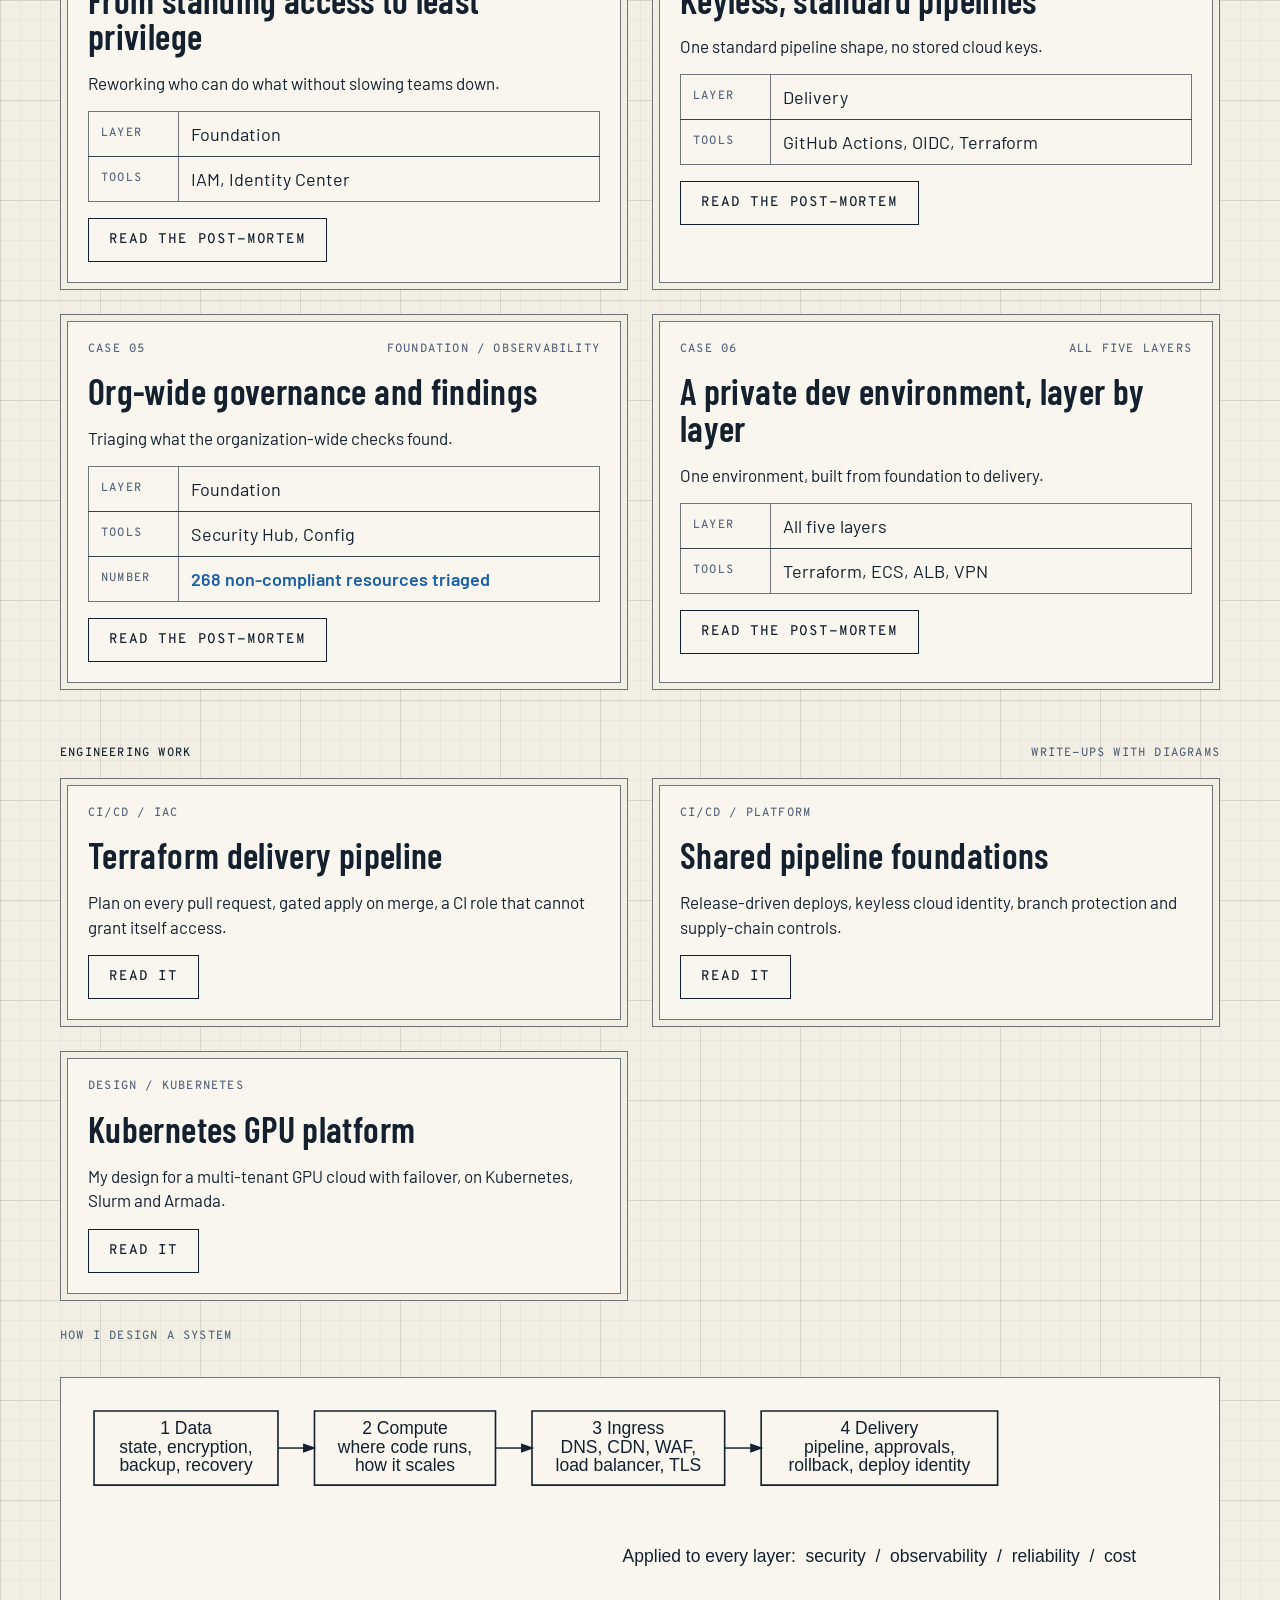
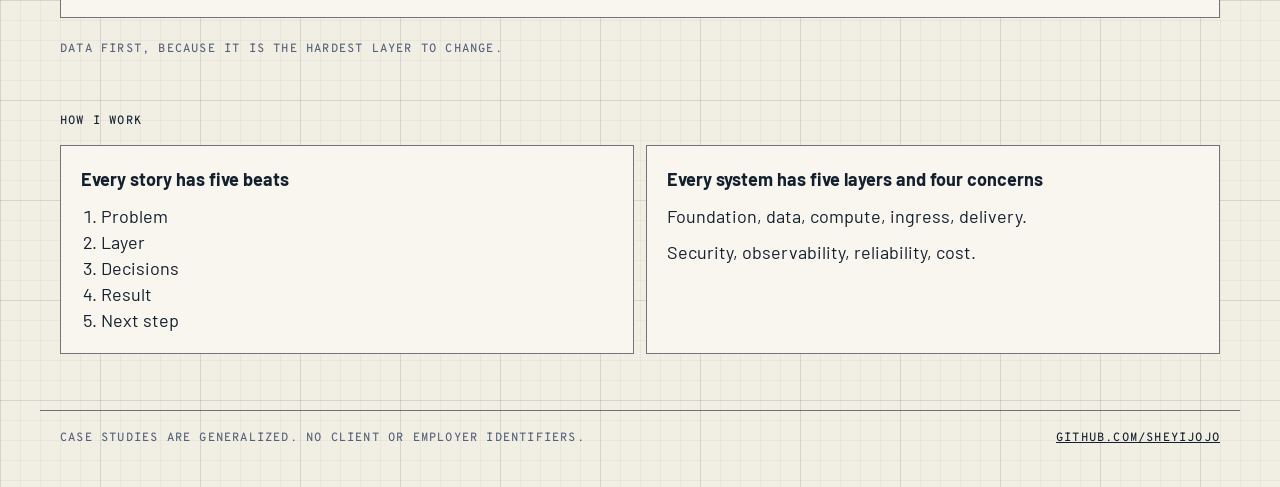
==== commit 805b941f: "Add engineering work write-ups and diagrams Co-Authored-By: Claude Sonnet 5.5 <noreply@anthropic.com" ====
--- a/index.html
+++ b/index.html
@@ -132,6 +132,7 @@
     <div class="work">
       <article class="frame"><div class="in"><span class="lab">CI/CD / IaC</span><h3><a href="work/terraform-pipeline.html">Terraform delivery pipeline</a></h3><p class="sum">Plan on every pull request, gated apply on merge, a CI role that cannot grant itself access.</p><a class="btn" style="align-self:flex-start" href="work/terraform-pipeline.html">Read it</a></div></article>
       <article class="frame"><div class="in"><span class="lab">CI/CD / Platform</span><h3><a href="work/pipeline-foundations.html">Shared pipeline foundations</a></h3><p class="sum">Release-driven deploys, keyless cloud identity, branch protection and supply-chain controls.</p><a class="btn" style="align-self:flex-start" href="work/pipeline-foundations.html">Read it</a></div></article>
+      <article class="frame"><div class="in"><span class="lab">Design / Kubernetes</span><h3><a href="work/kubernetes-gpu-platform.html">Kubernetes GPU platform</a></h3><p class="sum">My design for a multi-tenant GPU cloud with failover, on Kubernetes, Slurm and Armada.</p><a class="btn" style="align-self:flex-start" href="work/kubernetes-gpu-platform.html">Read it</a></div></article>
     </div>
     <p class="lab" style="margin-top:12px">How I design a system</p>
     <div class="fig"><img src="img/layers.svg" alt="Four layers: data, compute, ingress, delivery, on a foundation of accounts, network and identity" style="min-width:560px"></div>
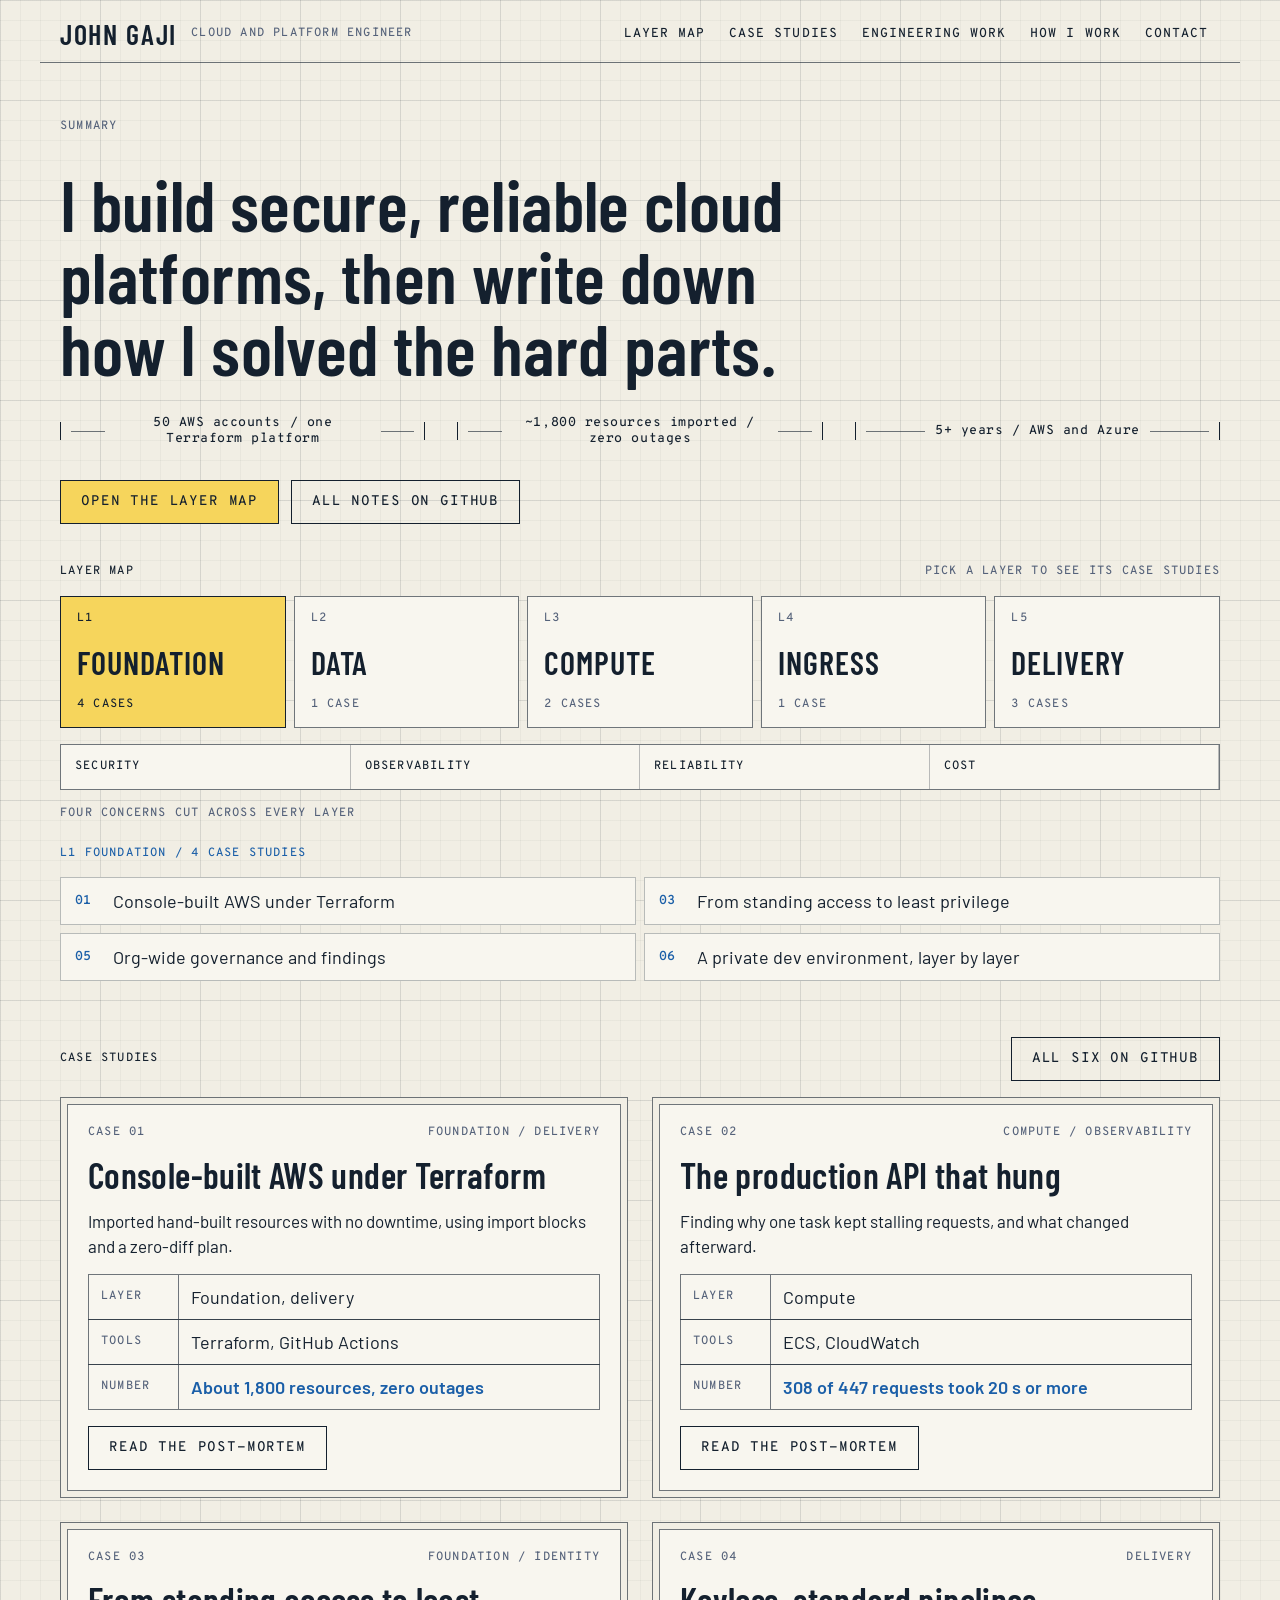
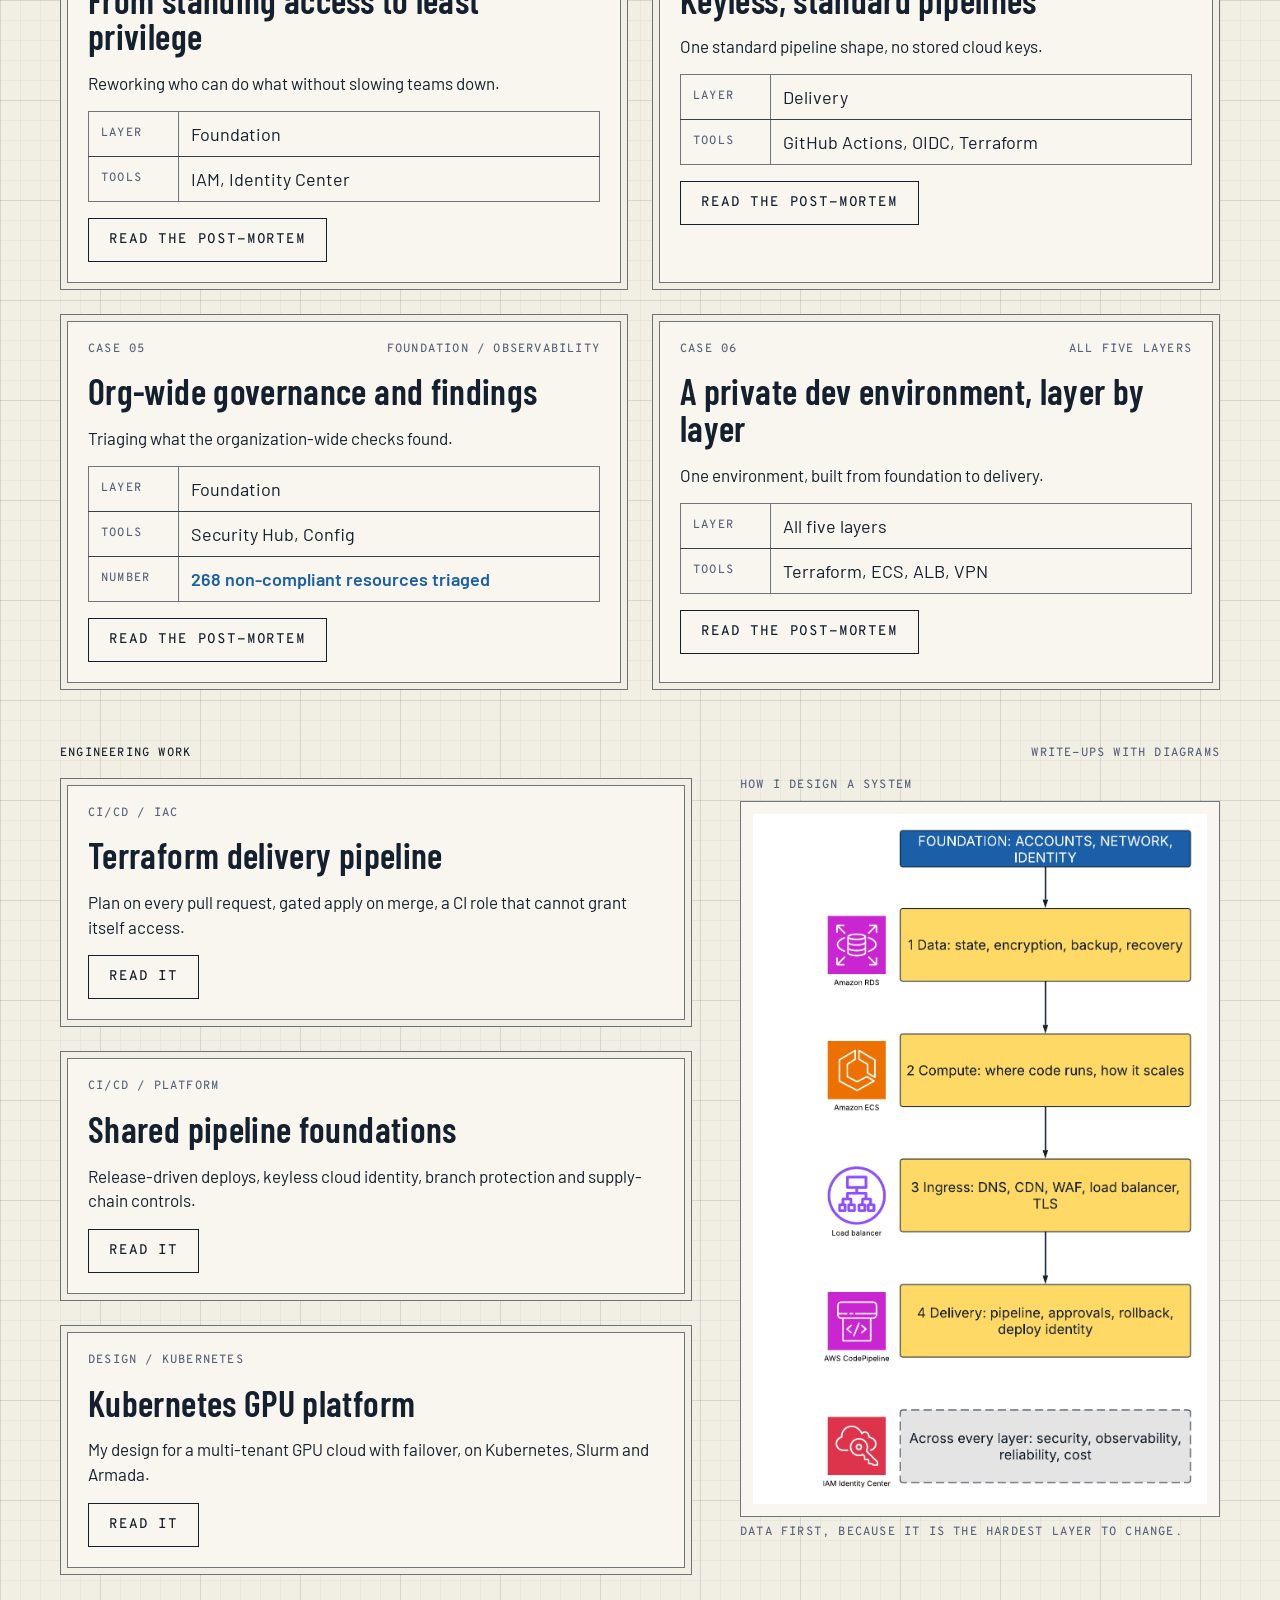
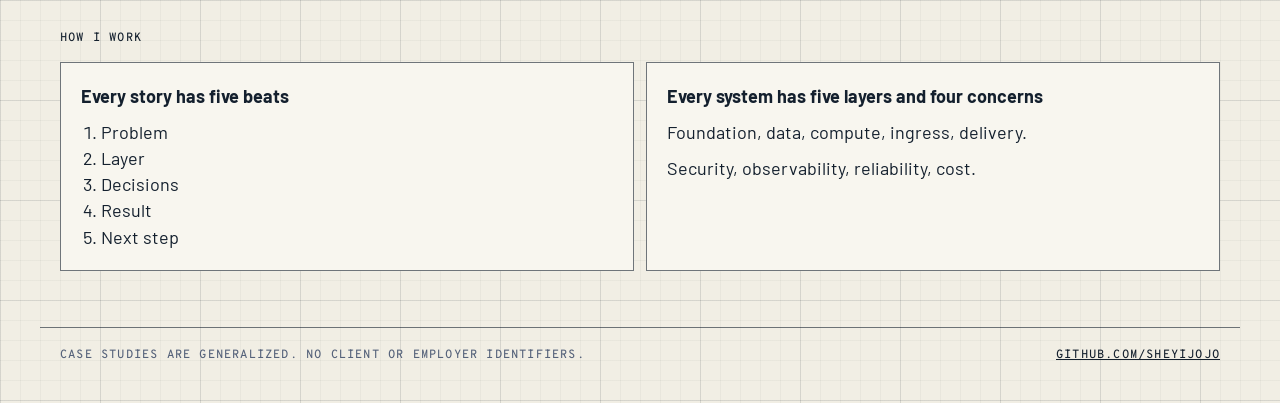
==== commit 9a97ebb5: "Use Lucid diagrams and two-column layout for write-ups Co-Authored-By: Claude Sonnet 5.5 <noreply@an" ====
--- a/index.html
+++ b/index.html
@@ -84,6 +84,12 @@
 .tbl th{font:500 12px/1.3 "Overpass Mono",monospace;letter-spacing:.08em;text-transform:uppercase;color:var(--mist)}
 .note{border-left:4px solid var(--chalk);background:var(--panel);padding:10px 14px;margin:14px 0}
 .work{display:grid;grid-template-columns:repeat(auto-fit,minmax(min(420px,100%),1fr));gap:24px}
+
+.split{display:grid;grid-template-columns:minmax(0,1fr);gap:24px 48px}
+.work.stack{grid-template-columns:minmax(0,1fr)}
+.split .side .fig{margin:8px 0 8px;padding:12px;overflow:hidden}
+.split .side .fig img{min-width:0;width:100%;max-width:560px;height:auto;margin:0 auto}
+@media (min-width:1000px){.split{grid-template-columns:minmax(0,1fr) minmax(0,480px);align-items:start}}
 </style>
 </head>
 <body>
@@ -129,14 +135,15 @@
 
   <section id="work" class="blk">
     <div class="head"><p class="lab" style="color:var(--ink)">Engineering work</p><p class="lab">Write-ups with diagrams</p></div>
-    <div class="work">
+    <div class="split"><div class="work stack">
       <article class="frame"><div class="in"><span class="lab">CI/CD / IaC</span><h3><a href="work/terraform-pipeline.html">Terraform delivery pipeline</a></h3><p class="sum">Plan on every pull request, gated apply on merge, a CI role that cannot grant itself access.</p><a class="btn" style="align-self:flex-start" href="work/terraform-pipeline.html">Read it</a></div></article>
       <article class="frame"><div class="in"><span class="lab">CI/CD / Platform</span><h3><a href="work/pipeline-foundations.html">Shared pipeline foundations</a></h3><p class="sum">Release-driven deploys, keyless cloud identity, branch protection and supply-chain controls.</p><a class="btn" style="align-self:flex-start" href="work/pipeline-foundations.html">Read it</a></div></article>
       <article class="frame"><div class="in"><span class="lab">Design / Kubernetes</span><h3><a href="work/kubernetes-gpu-platform.html">Kubernetes GPU platform</a></h3><p class="sum">My design for a multi-tenant GPU cloud with failover, on Kubernetes, Slurm and Armada.</p><a class="btn" style="align-self:flex-start" href="work/kubernetes-gpu-platform.html">Read it</a></div></article>
     </div>
-    <p class="lab" style="margin-top:12px">How I design a system</p>
-    <div class="fig"><img src="img/layers.svg" alt="Four layers: data, compute, ingress, delivery, on a foundation of accounts, network and identity" style="min-width:560px"></div>
+    <aside class="side"><p class="lab" style="margin-top:0">How I design a system</p>
+    <div class="fig"><img src="img/layers.png" alt="Four layers: data, compute, ingress, delivery, on a foundation of accounts, network and identity"></div>
     <p class="lab">Data first, because it is the hardest layer to change.</p>
+  </aside></div>
   </section>
 
   <section id="how" class="blk">
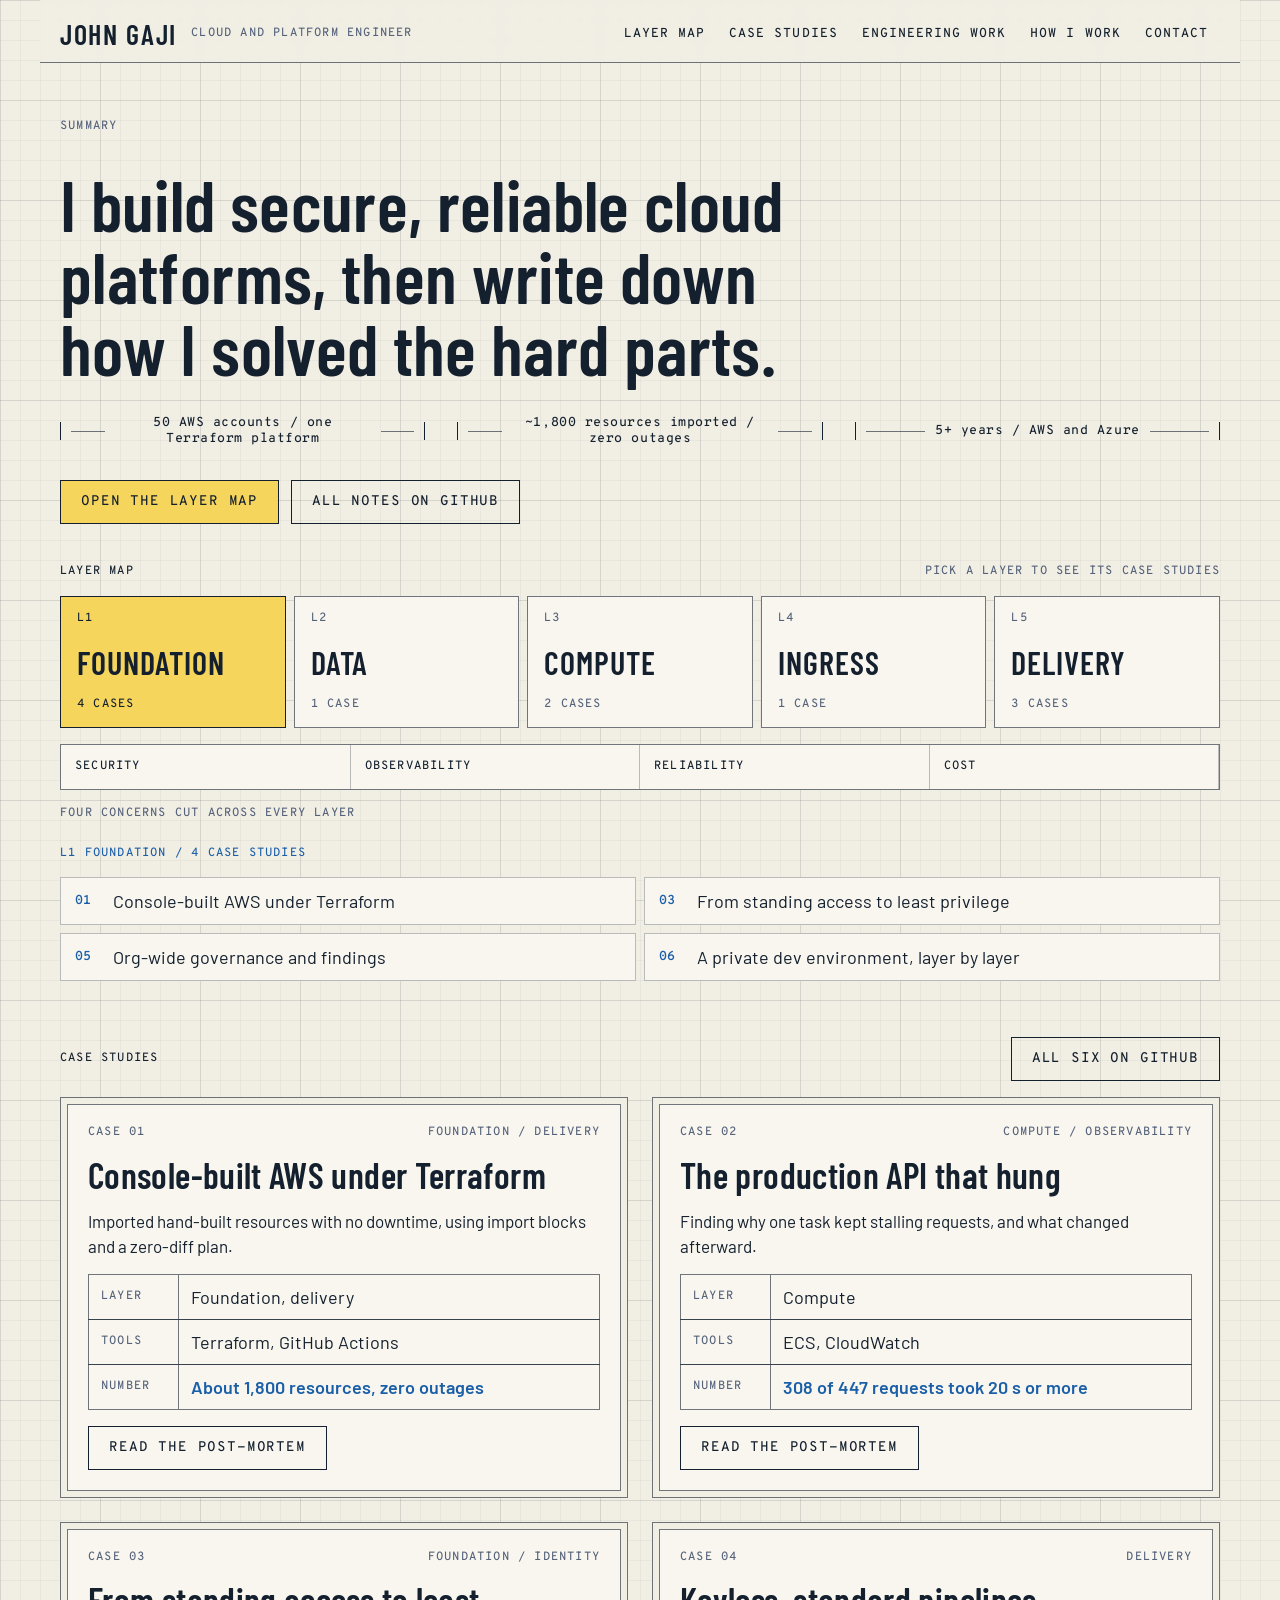
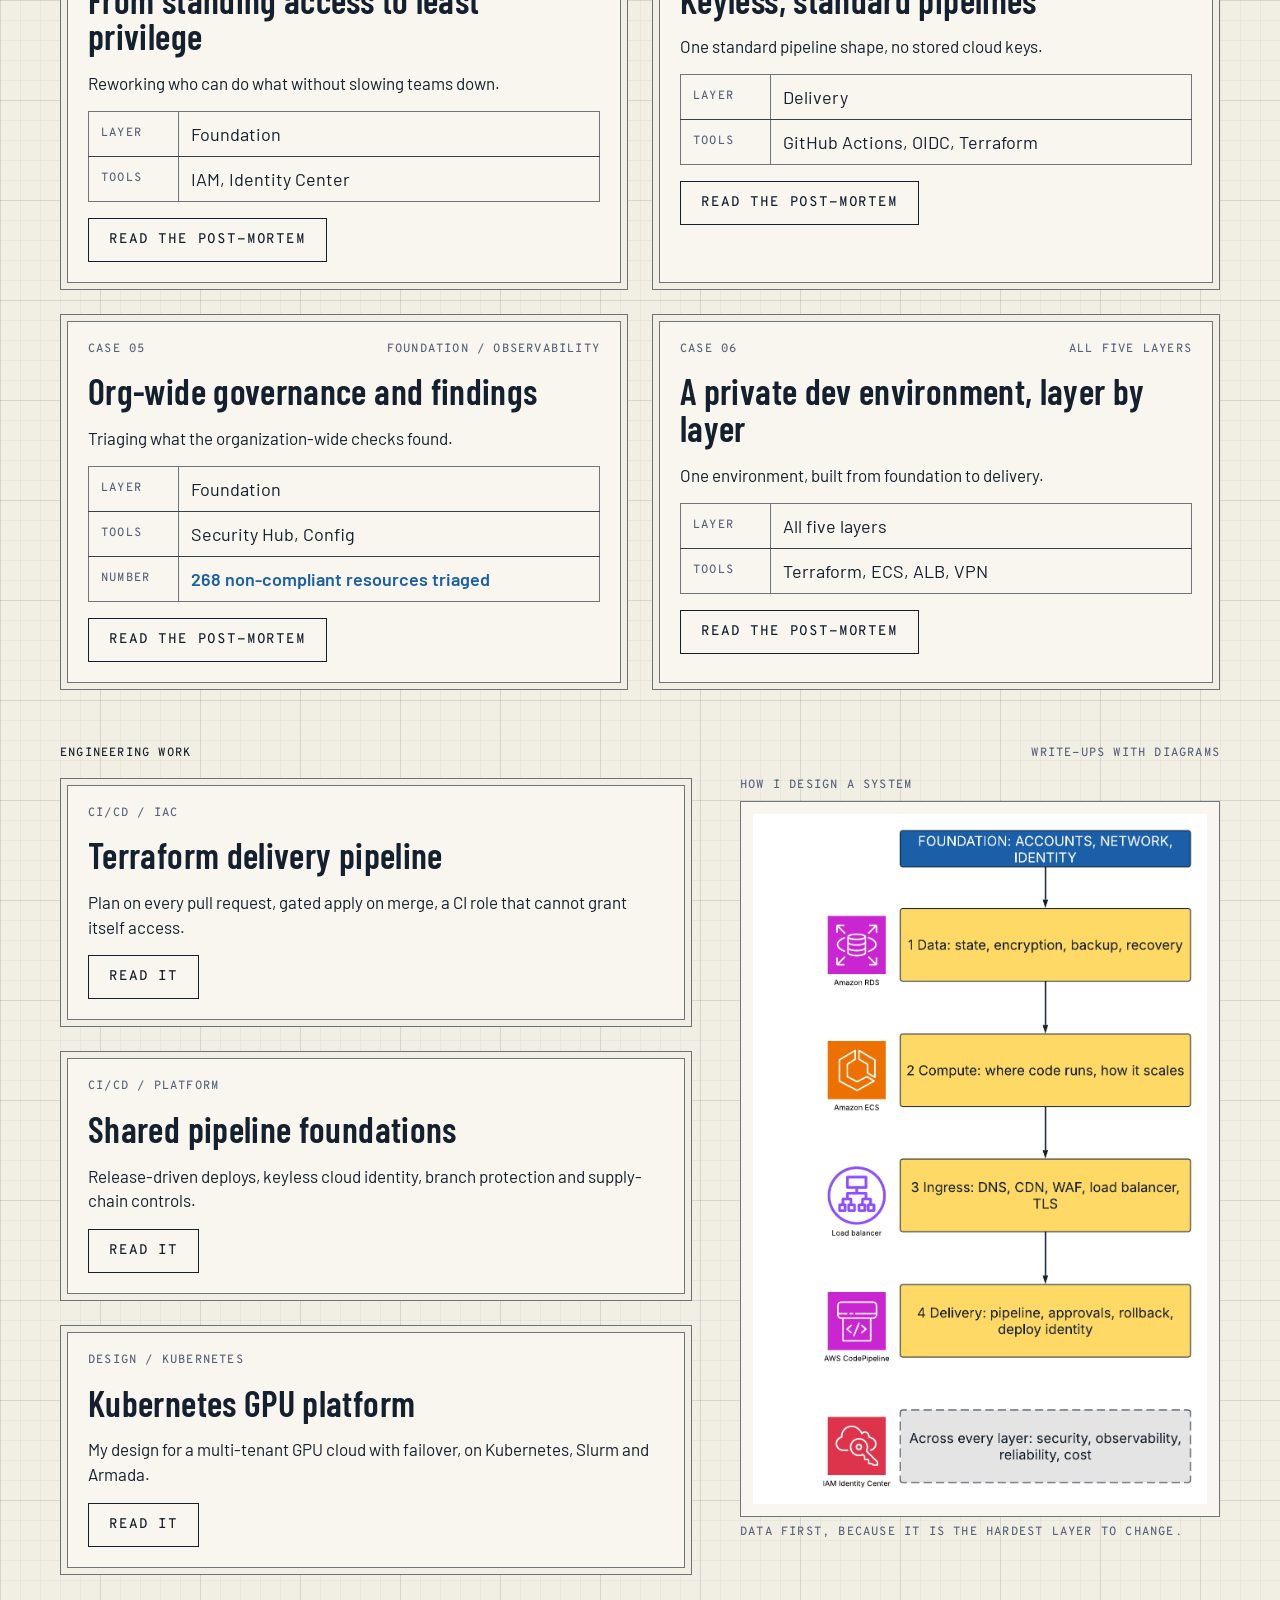
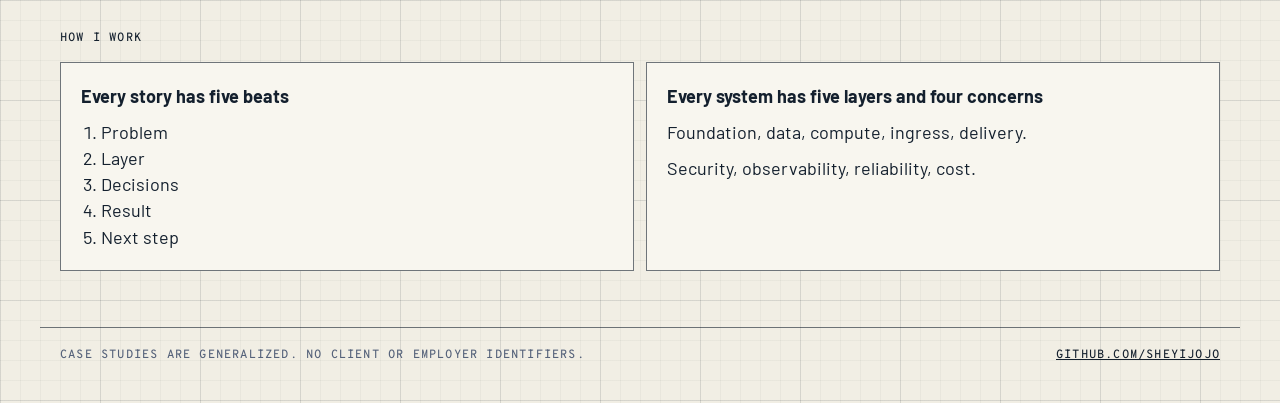
==== commit 023fa03f: "Add interactive layer Co-Authored-By: Claude Sonnet 5.5 <noreply@anthropic.com>" ====
--- a/index.html
+++ b/index.html
@@ -91,6 +91,7 @@
 .split .side .fig img{min-width:0;width:100%;max-width:560px;height:auto;margin:0 auto}
 @media (min-width:1000px){.split{grid-template-columns:minmax(0,1fr) minmax(0,480px);align-items:start}}
 </style>
+<link rel="stylesheet" href="assets/interactive.css">
 </head>
 <body>
 <header class="wrap">
@@ -216,5 +217,6 @@
   f.appendChild(i);sg.appendChild(f);
 });
 </script>
+<script src="assets/interactive.js" defer></script>
 </body>
 </html>
--- a/assets/interactive.css
+++ b/assets/interactive.css
@@ -0,0 +1,35 @@
+/* Interactivity layer: progress bar, sticky nav, reveals, hover lift, spotlight, cursor. Safe without JS. */
+html{scroll-padding-top:76px}
+header.wrap{position:sticky;top:0;z-index:50;background:rgba(241,238,228,.94);-webkit-backdrop-filter:blur(6px);backdrop-filter:blur(6px);transition:box-shadow .2s}
+header.wrap.scrolled{box-shadow:0 1px 0 var(--line),0 8px 18px -12px rgba(20,32,46,.45)}
+.nl{position:relative}
+.nl::after{content:"";position:absolute;left:12px;right:12px;bottom:6px;height:3px;background:var(--chalk);transform:scaleX(0);transform-origin:left;transition:transform .25s ease}
+.nl:hover::after,.nl[aria-current="true"]::after{transform:scaleX(1)}
+.nl[aria-current="true"]{color:var(--acc)}
+#prog{position:fixed;top:0;left:0;right:0;height:4px;z-index:60;background:var(--acc);transform:scaleX(0);transform-origin:left;pointer-events:none}
+@media (prefers-reduced-motion:no-preference){
+ .js .rv{opacity:0;transform:translateY(22px);transition:opacity .6s ease,transform .6s cubic-bezier(.2,.7,.2,1);transition-delay:var(--d,0ms)}
+ .js .rv.in{opacity:1;transform:none}
+ .js .dim .ln{transform:scaleX(0);transform-origin:left;transition:transform .9s cubic-bezier(.2,.7,.2,1) .25s}
+ .js .dim .ln:last-of-type{transform-origin:right}
+ .js .dim.in .ln{transform:scaleX(1)}
+ .js .dim .tk{transform:scaleY(0);transition:transform .4s ease .15s}
+ .js .dim.in .tk{transform:scaleY(1)}
+ .frame,.case,.col,.pan,.btn{transition:transform .18s ease,box-shadow .18s ease,background-color .15s,color .15s,border-color .15s}
+ .frame:hover,.pan:hover{transform:translate(-3px,-3px);box-shadow:6px 6px 0 var(--ink)}
+ .case:hover,.col:hover{transform:translate(-2px,-2px);box-shadow:4px 4px 0 var(--ink)}
+ .btn:hover{transform:translate(-2px,-2px);box-shadow:3px 3px 0 var(--acc)}
+ .js .rv.in.frame:hover,.js .rv.in.pan:hover{transform:translate(-3px,-3px)}
+ .js .rv.in.case:hover,.js .rv.in.col:hover{transform:translate(-2px,-2px)}
+}
+.frame{position:relative}
+.frame::before{content:"";position:absolute;inset:0;pointer-events:none;opacity:0;transition:opacity .25s;background:radial-gradient(260px circle at var(--mx,50%) var(--my,50%),rgba(246,213,92,.32),transparent 70%);z-index:1}
+.frame:hover::before{opacity:1}
+.frame .in{position:relative;z-index:0}
+#cur{position:fixed;left:0;top:0;width:34px;height:34px;margin:-17px 0 0 -17px;border:1px solid var(--ink);border-radius:50%;pointer-events:none;z-index:70;opacity:0;transition:width .18s,height .18s,margin .18s,background-color .18s,opacity .2s;mix-blend-mode:multiply}
+#cur::before,#cur::after{content:"";position:absolute;background:var(--ink)}
+#cur::before{left:50%;top:-6px;bottom:-6px;width:1px}
+#cur::after{top:50%;left:-6px;right:-6px;height:1px}
+#cur.on{opacity:.8}
+#cur.big{width:56px;height:56px;margin:-28px 0 0 -28px;background:rgba(246,213,92,.35)}
+@media (hover:none),(pointer:coarse){#cur{display:none}}
